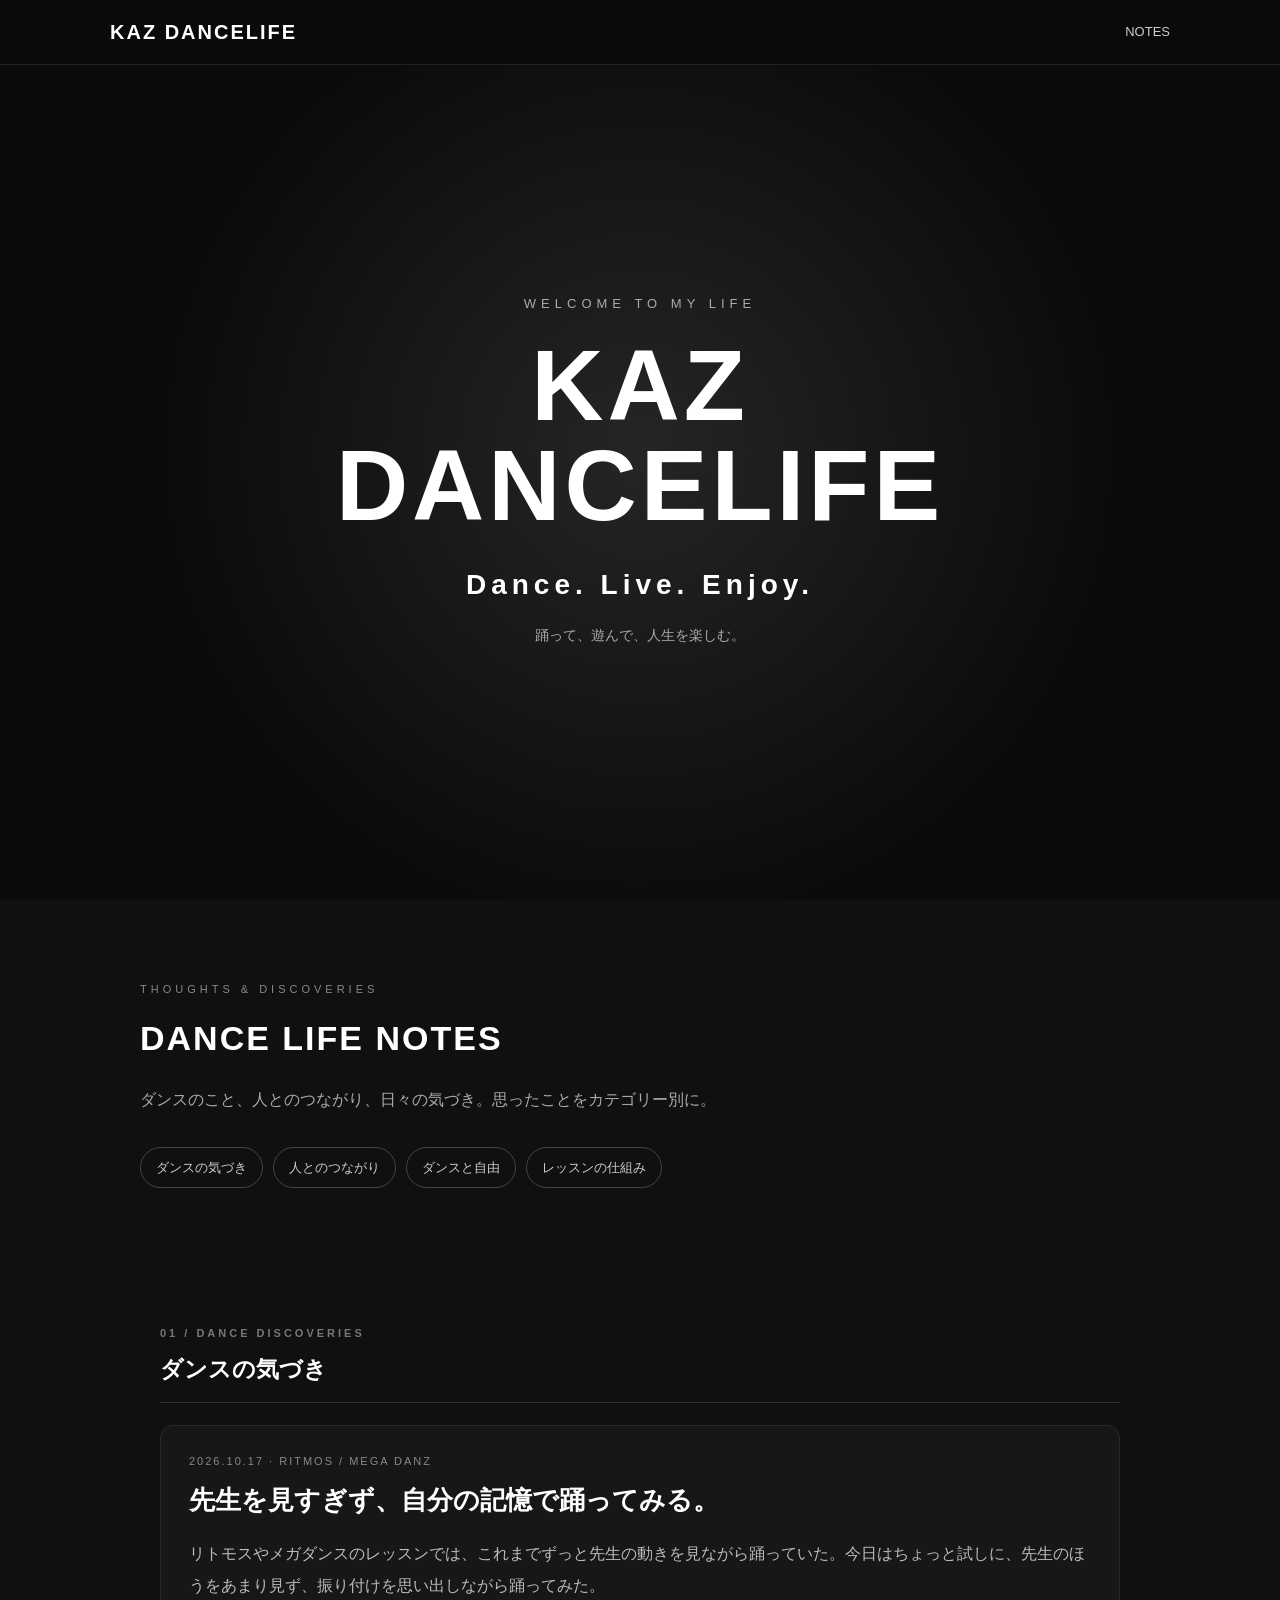
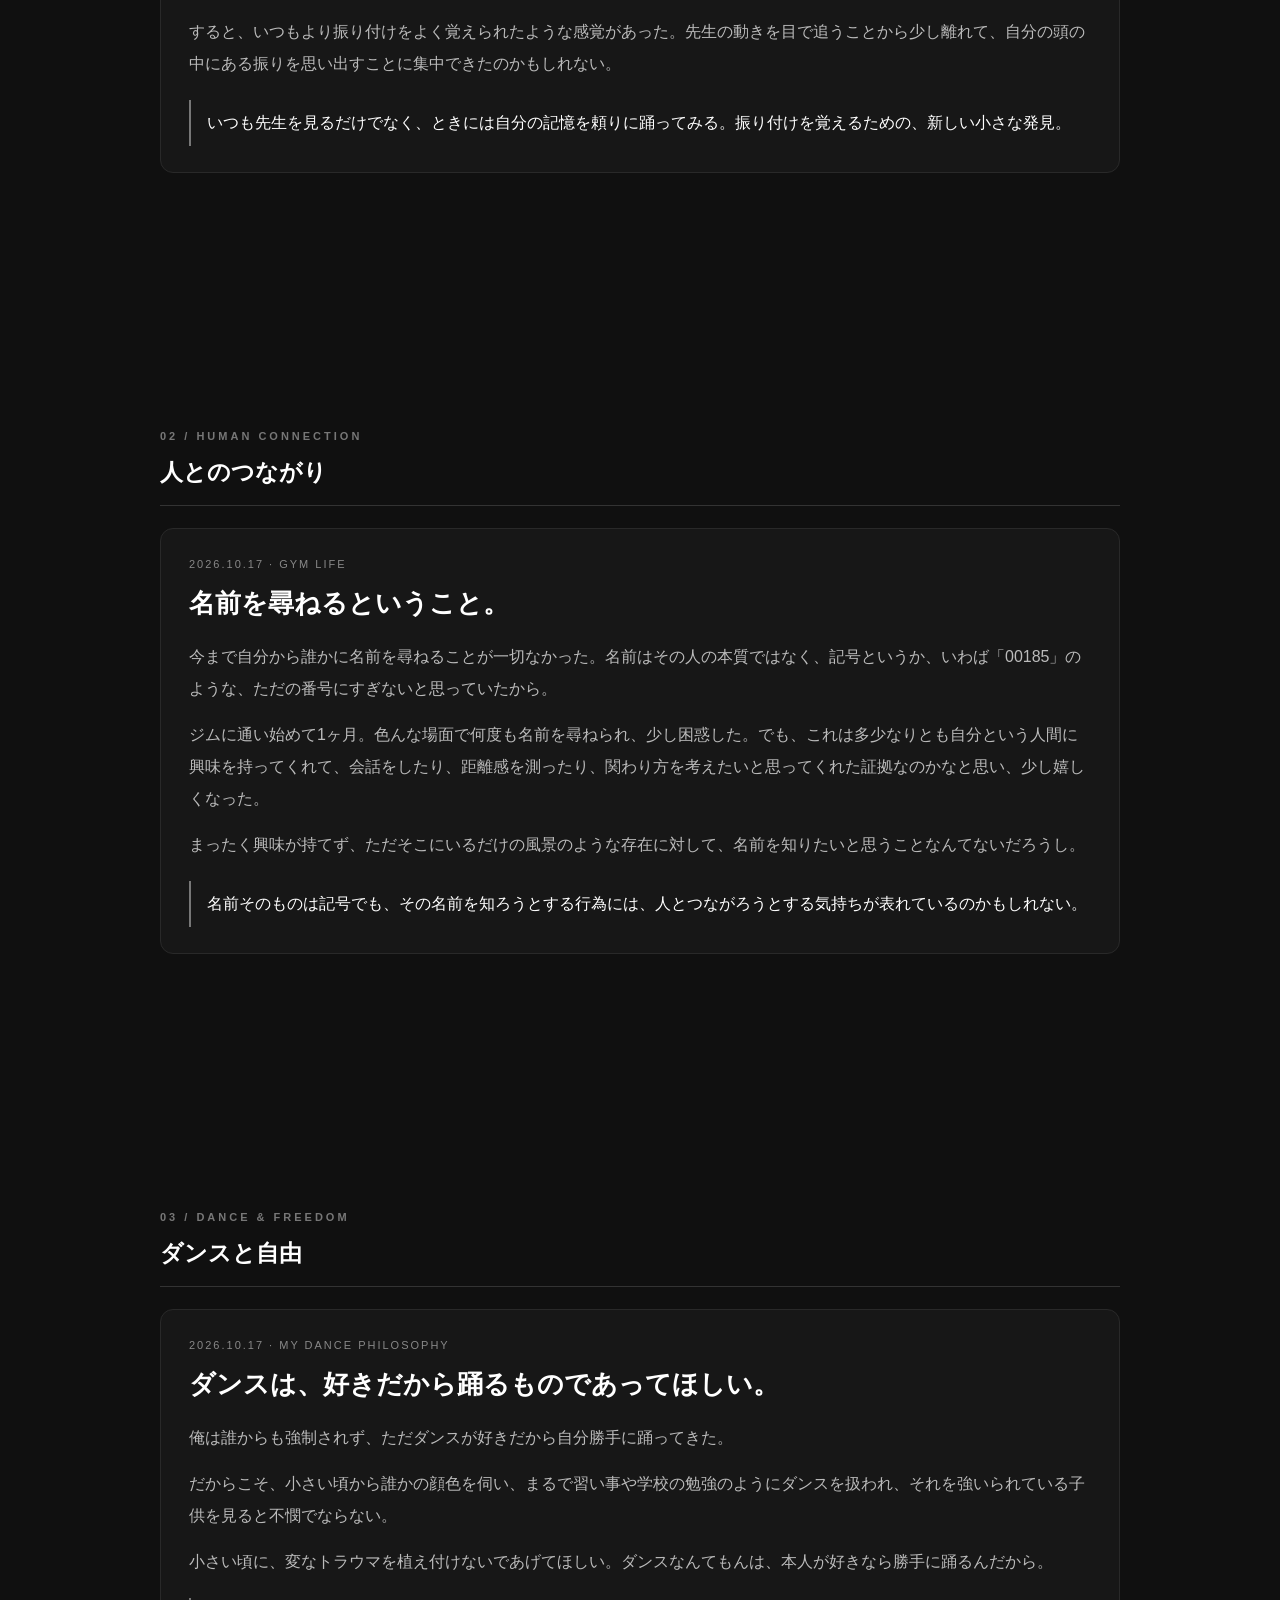
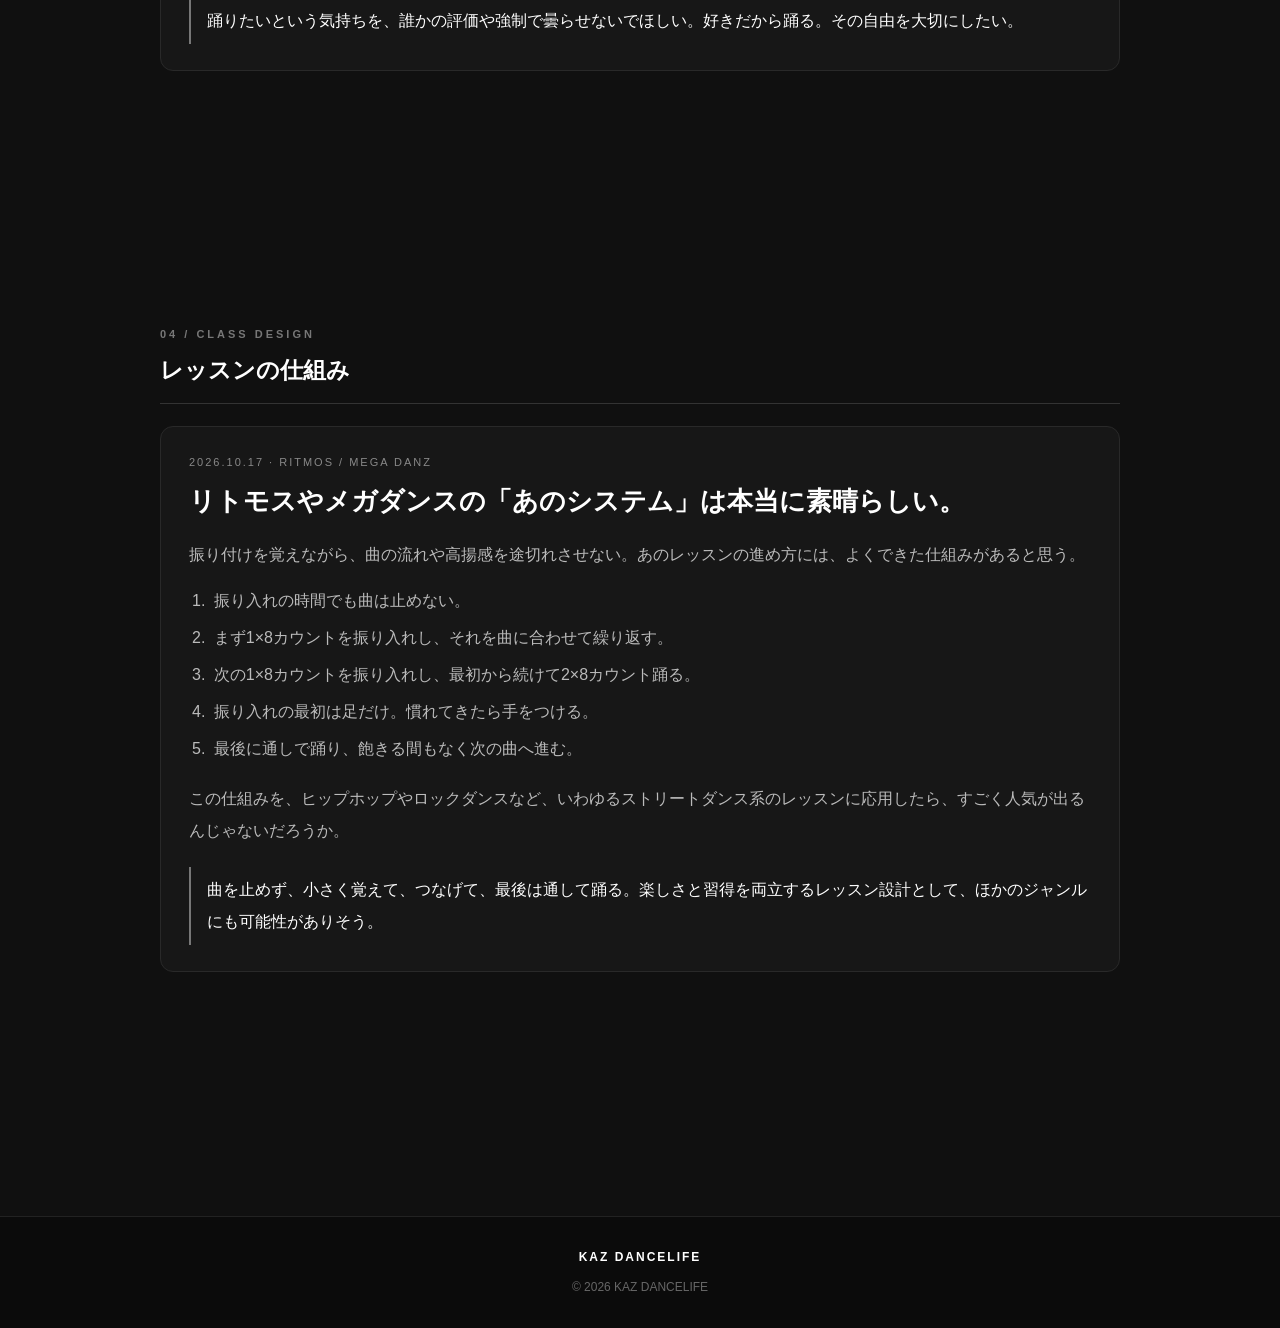
==== index.html @ 101c28e3 "Organize dance life notes by category" ====
<!DOCTYPE html>
<html lang="ja">
<head>
  <meta charset="UTF-8">
  <meta name="viewport" content="width=device-width, initial-scale=1.0">
  <title>KAZ DANCELIFE</title>
  <meta name="description" content="KAZ DANCELIFE - Dance. Live. Enjoy.">
  <link rel="stylesheet" href="style.css">
  <style>
    .notes { background:#101010; padding:80px 20px; }
    .notes-inner { max-width:1000px; margin:0 auto; }
    .notes-intro { color:#aaa; margin:-18px 0 32px; }
    .category-nav { display:flex; flex-wrap:wrap; gap:10px; margin:0 0 46px; }
    .category-nav a { border:1px solid #444; border-radius:30px; padding:8px 15px; color:#ccc; font-size:13px; transition:.2s; }
    .category-nav a:hover { background:#fff; color:#111; }
    .note-category { margin:0 0 58px; scroll-margin-top:90px; }
    .category-heading { font-size:23px; margin:0 0 22px; padding-bottom:12px; border-bottom:1px solid #333; }
    .category-heading span { color:#777; font-size:11px; letter-spacing:3px; display:block; margin-bottom:5px; }
    .note-card { background:#171717; border:1px solid #292929; border-radius:13px; padding:26px 28px; margin-bottom:16px; }
    .note-meta { color:#888; font-size:11px; letter-spacing:2px; margin-bottom:9px; }
    .note-card h3 { font-size:clamp(20px,3vw,26px); line-height:1.5; margin:0 0 18px; }
    .note-card p { color:#bbb; line-height:2; margin:0 0 14px; }
    .note-card p:last-child { margin-bottom:0; }
    .note-highlight { color:#fff !important; border-left:2px solid #777; padding:7px 0 7px 16px; margin-top:20px !important; }
    .method-list { color:#bbb; line-height:2; padding-left:1.3em; margin:12px 0 18px; }
    .method-list li { padding-left:4px; margin-bottom:5px; }
    @media(max-width:600px) {
      .notes { padding:65px 18px; }
      .note-card { padding:21px 19px; }
      .category-heading { font-size:21px; }
    }
  </style>
</head>
<body>
  <header>
    <div class="header-inner">
      <a href="#" class="logo">KAZ DANCELIFE</a>
      <nav aria-label="カテゴリー">
        <a href="#notes">NOTES</a>
      </nav>
    </div>
  </header>

  <section class="hero">
    <div class="hero-content">
      <div class="hero-small">WELCOME TO MY LIFE</div>
      <h1>KAZ<span>DANCELIFE</span></h1>
      <div class="hero-title">Dance. Live. Enjoy.</div>
      <div class="hero-jp">踊って、遊んで、人生を楽しむ。</div>
    </div>
  </section>

  <section class="notes" id="notes">
    <div class="notes-inner">
      <div class="section-label">THOUGHTS &amp; DISCOVERIES</div>
      <h2 class="section-title">DANCE LIFE NOTES</h2>
      <p class="notes-intro">ダンスのこと、人とのつながり、日々の気づき。思ったことをカテゴリー別に。</p>

      <nav class="category-nav" aria-label="ノートのカテゴリー">
        <a href="#dance">ダンスの気づき</a>
        <a href="#connection">人とのつながり</a>
        <a href="#freedom">ダンスと自由</a>
        <a href="#method">レッスンの仕組み</a>
      </nav>

      <section class="note-category" id="dance">
        <h2 class="category-heading"><span>01 / DANCE DISCOVERIES</span>ダンスの気づき</h2>
        <article class="note-card">
          <div class="note-meta">2026.10.17 · RITMOS / MEGA DANZ</div>
          <h3>先生を見すぎず、自分の記憶で踊ってみる。</h3>
          <p>リトモスやメガダンスのレッスンでは、これまでずっと先生の動きを見ながら踊っていた。今日はちょっと試しに、先生のほうをあまり見ず、振り付けを思い出しながら踊ってみた。</p>
          <p>すると、いつもより振り付けをよく覚えられたような感覚があった。先生の動きを目で追うことから少し離れて、自分の頭の中にある振りを思い出すことに集中できたのかもしれない。</p>
          <p class="note-highlight">いつも先生を見るだけでなく、ときには自分の記憶を頼りに踊ってみる。振り付けを覚えるための、新しい小さな発見。</p>
        </article>
      </section>

      <section class="note-category" id="connection">
        <h2 class="category-heading"><span>02 / HUMAN CONNECTION</span>人とのつながり</h2>
        <article class="note-card">
          <div class="note-meta">2026.10.17 · GYM LIFE</div>
          <h3>名前を尋ねるということ。</h3>
          <p>今まで自分から誰かに名前を尋ねることが一切なかった。名前はその人の本質ではなく、記号というか、いわば「00185」のような、ただの番号にすぎないと思っていたから。</p>
          <p>ジムに通い始めて1ヶ月。色んな場面で何度も名前を尋ねられ、少し困惑した。でも、これは多少なりとも自分という人間に興味を持ってくれて、会話をしたり、距離感を測ったり、関わり方を考えたいと思ってくれた証拠なのかなと思い、少し嬉しくなった。</p>
          <p>まったく興味が持てず、ただそこにいるだけの風景のような存在に対して、名前を知りたいと思うことなんてないだろうし。</p>
          <p class="note-highlight">名前そのものは記号でも、その名前を知ろうとする行為には、人とつながろうとする気持ちが表れているのかもしれない。</p>
        </article>
      </section>

      <section class="note-category" id="freedom">
        <h2 class="category-heading"><span>03 / DANCE &amp; FREEDOM</span>ダンスと自由</h2>
        <article class="note-card">
          <div class="note-meta">2026.10.17 · MY DANCE PHILOSOPHY</div>
          <h3>ダンスは、好きだから踊るものであってほしい。</h3>
          <p>俺は誰からも強制されず、ただダンスが好きだから自分勝手に踊ってきた。</p>
          <p>だからこそ、小さい頃から誰かの顔色を伺い、まるで習い事や学校の勉強のようにダンスを扱われ、それを強いられている子供を見ると不憫でならない。</p>
          <p>小さい頃に、変なトラウマを植え付けないであげてほしい。ダンスなんてもんは、本人が好きなら勝手に踊るんだから。</p>
          <p class="note-highlight">踊りたいという気持ちを、誰かの評価や強制で曇らせないでほしい。好きだから踊る。その自由を大切にしたい。</p>
        </article>
      </section>

      <section class="note-category" id="method">
        <h2 class="category-heading"><span>04 / CLASS DESIGN</span>レッスンの仕組み</h2>
        <article class="note-card">
          <div class="note-meta">2026.10.17 · RITMOS / MEGA DANZ</div>
          <h3>リトモスやメガダンスの「あのシステム」は本当に素晴らしい。</h3>
          <p>振り付けを覚えながら、曲の流れや高揚感を途切れさせない。あのレッスンの進め方には、よくできた仕組みがあると思う。</p>
          <ol class="method-list">
            <li>振り入れの時間でも曲は止めない。</li>
            <li>まず1×8カウントを振り入れし、それを曲に合わせて繰り返す。</li>
            <li>次の1×8カウントを振り入れし、最初から続けて2×8カウント踊る。</li>
            <li>振り入れの最初は足だけ。慣れてきたら手をつける。</li>
            <li>最後に通しで踊り、飽きる間もなく次の曲へ進む。</li>
          </ol>
          <p>この仕組みを、ヒップホップやロックダンスなど、いわゆるストリートダンス系のレッスンに応用したら、すごく人気が出るんじゃないだろうか。</p>
          <p class="note-highlight">曲を止めず、小さく覚えて、つなげて、最後は通して踊る。楽しさと習得を両立するレッスン設計として、ほかのジャンルにも可能性がありそう。</p>
        </article>
      </section>
    </div>
  </section>

  <footer>
    <div class="footer-logo">KAZ DANCELIFE</div>
    <p>© 2026 KAZ DANCELIFE</p>
  </footer>
</body>
</html>
---- style.css ----
/* ====================
   RESET
==================== */

* {
  box-sizing: border-box;
  margin: 0;
  padding: 0;
}

html {
  scroll-behavior: smooth;
}

body {
  font-family:
    -apple-system,
    BlinkMacSystemFont,
    "Segoe UI",
    "Noto Sans JP",
    sans-serif;

  background: #0b0b0b;
  color: #fff;
  line-height: 1.8;
}

a {
  color: inherit;
  text-decoration: none;
}


/* ====================
   HEADER
==================== */

header {
  position: fixed;
  top: 0;
  left: 0;
  width: 100%;
  z-index: 1000;

  background: rgba(11, 11, 11, 0.88);
  backdrop-filter: blur(10px);

  border-bottom: 1px solid #222;
}

.header-inner {
  max-width: 1100px;
  margin: auto;

  padding: 14px 20px;

  display: flex;
  justify-content: space-between;
  align-items: center;
}

.logo {
  font-size: 20px;
  font-weight: 800;
  letter-spacing: 2px;
}

nav {
  display: flex;
  gap: 24px;

  font-size: 13px;
  color: #ccc;
}

nav a {
  transition: 0.3s;
}

nav a:hover {
  color: #fff;
}


/* ====================
   HERO
==================== */

.hero {
  min-height: 100vh;

  display: flex;
  align-items: center;
  justify-content: center;

  text-align: center;

  padding: 100px 20px 60px;

  background:
    radial-gradient(
      circle at center,
      #252525 0%,
      #0b0b0b 60%
    );
}

.hero-content {
  max-width: 800px;
}

.hero-small {
  font-size: 13px;
  letter-spacing: 5px;
  color: #aaa;

  margin-bottom: 20px;
}

.hero h1 {
  font-size: clamp(44px, 12vw, 100px);
  line-height: 1;

  letter-spacing: 4px;
  font-weight: 900;
}

.hero h1 span {
  display: block;
}

.hero-title {
  margin-top: 25px;

  font-size: clamp(18px, 4vw, 28px);

  letter-spacing: 5px;
  font-weight: 600;
}

.hero-jp {
  margin-top: 12px;

  color: #aaa;
  font-size: 14px;
}

.hero-button {
  display: inline-block;

  margin-top: 35px;
  padding: 13px 30px;

  border: 1px solid #fff;
  border-radius: 30px;

  font-size: 13px;

  transition: 0.3s;
}

.hero-button:hover {
  background: #fff;
  color: #000;
}


/* ====================
   COMMON
==================== */

section {
  padding: 90px 20px;
}

.container {
  max-width: 1000px;
  margin: auto;
}

.section-label {
  font-size: 11px;
  letter-spacing: 4px;

  color: #888;

  margin-bottom: 8px;
}

.section-title {
  font-size: 34px;

  margin-bottom: 35px;

  letter-spacing: 2px;
}


/* ====================
   PROFILE
==================== */

.profile {
  background: #111;
}

.profile-box {
  display: grid;

  grid-template-columns: 220px 1fr;

  gap: 45px;

  align-items: center;
}


/* PROFILE IMAGE */

.profile-image {
  width: 220px;
  height: 220px;

  border-radius: 50%;

  overflow: hidden;

  border: 1px solid #333;

  background: #222;
}

.profile-image img {
  width: 100%;
  height: 100%;

  object-fit: cover;

  display: block;
}


/* PROFILE TEXT */

.profile-text h3 {
  font-size: 25px;

  margin-bottom: 15px;
}

.profile-text p {
  color: #bbb;
}

.profile-text strong {
  color: #fff;
}


/* ====================
   DANCE SCHEDULE
==================== */

.schedule {
  background: #0b0b0b;
}

.schedule-list {
  max-width: 750px;

  margin: 0 auto;
}

.schedule-item {
  display: flex;
  align-items: center;

  background: #151515;

  border: 1px solid #252525;

  border-radius: 12px;

  margin-bottom: 15px;

  overflow: hidden;

  transition: 0.3s;
}

.schedule-item:hover {
  transform: translateY(-3px);

  border-color: #555;
}


/* DATE */

.schedule-date {
  width: 120px;
  min-width: 120px;

  padding: 20px;

  text-align: center;

  background: #191919;

  border-right: 1px solid #292929;
}

.schedule-date .month {
  display: block;

  font-size: 12px;

  letter-spacing: 3px;

  color: #888;
}

.schedule-date .day {
  display: block;

  font-size: 42px;

  font-weight: 800;

  line-height: 1.1;
}

.schedule-date .year {
  display: block;

  font-size: 11px;

  color: #777;
}


/* SCHEDULE INFO */

.schedule-info {
  padding: 20px 25px;
}

.schedule-time {
  font-size: 13px;

  color: #aaa;

  margin-bottom: 5px;
}

.schedule-info h3 {
  font-size: 21px;

  margin-bottom: 3px;
}

.schedule-info p {
  color: #888;

  font-size: 13px;
}


/* ====================
   CARDS
==================== */

.cards {
  display: grid;

  grid-template-columns:
    repeat(3, 1fr);

  gap: 18px;
}

.card {
  min-height: 220px;

  padding: 28px;

  background: #151515;

  border: 1px solid #252525;

  border-radius: 12px;

  transition: 0.3s;

  display: flex;

  flex-direction: column;

  justify-content: flex-end;
}

.card:hover {
  transform: translateY(-5px);

  border-color: #555;
}

.card-icon {
  font-size: 38px;

  margin-bottom: auto;
}

.card h3 {
  font-size: 21px;

  margin-bottom: 6px;
}

.card p {
  color: #999;

  font-size: 13px;
}


/* ====================
   INSTAGRAM VIDEO
==================== */

.dance-video {
  max-width: 540px;

  margin: 0 auto 40px;
}


/* ====================
   LIFE
==================== */

.life {
  background: #111;
}

.life-text {
  max-width: 700px;

  color: #bbb;

  font-size: 16px;
}

.life-text strong {
  color: #fff;
}


/* ====================
   MESSAGE
==================== */

.message {
  text-align: center;

  padding: 110px 20px;
}

.message h2 {
  font-size: clamp(28px, 7vw, 50px);

  letter-spacing: 3px;

  margin-bottom: 15px;
}

.message p {
  color: #999;
}


/* ====================
   FOOTER
==================== */

footer {
  border-top: 1px solid #222;

  padding: 30px 20px;

  text-align: center;

  color: #666;

  font-size: 12px;
}

.footer-logo {
  color: #fff;

  font-weight: 700;

  letter-spacing: 2px;

  margin-bottom: 8px;
}


/* ====================
   MOBILE
==================== */

@media (max-width: 700px) {

  /* HEADER */

  .header-inner {
    padding: 12px 15px;
  }

  .logo {
    font-size: 16px;
  }

  nav {
    gap: 12px;

    font-size: 10px;
  }


  /* HERO */

  .hero {
    min-height: 90vh;

    padding-left: 15px;
    padding-right: 15px;
  }

  .hero h1 {
    letter-spacing: 2px;
  }

  .hero-title {
    letter-spacing: 3px;
  }


  /* SECTION */

  section {
    padding: 70px 18px;
  }

  .section-title {
    font-size: 28px;
  }


  /* PROFILE */

  .profile-box {
    grid-template-columns: 1fr;

    text-align: center;
  }

  .profile-image {
    width: 150px;
    height: 150px;

    margin: auto;
  }


  /* SCHEDULE */

  .schedule-item {
    align-items: stretch;
  }

  .schedule-date {
    width: 90px;
    min-width: 90px;

    padding: 15px 10px;

    display: flex;

    flex-direction: column;

    justify-content: center;
  }

  .schedule-date .day {
    font-size: 34px;
  }

  .schedule-info {
    padding: 15px;
  }

  .schedule-time {
    font-size: 12px;
  }

  .schedule-info h3 {
    font-size: 18px;
  }


  /* CARDS */

  .cards {
    grid-template-columns: 1fr;
  }

  .card {
    min-height: 180px;
  }


  /* INSTAGRAM */

  .dance-video {
    width: 100%;
    margin-bottom: 30px;
  }


  /* MESSAGE */

  .message {
    padding: 90px 20px;
  }

}
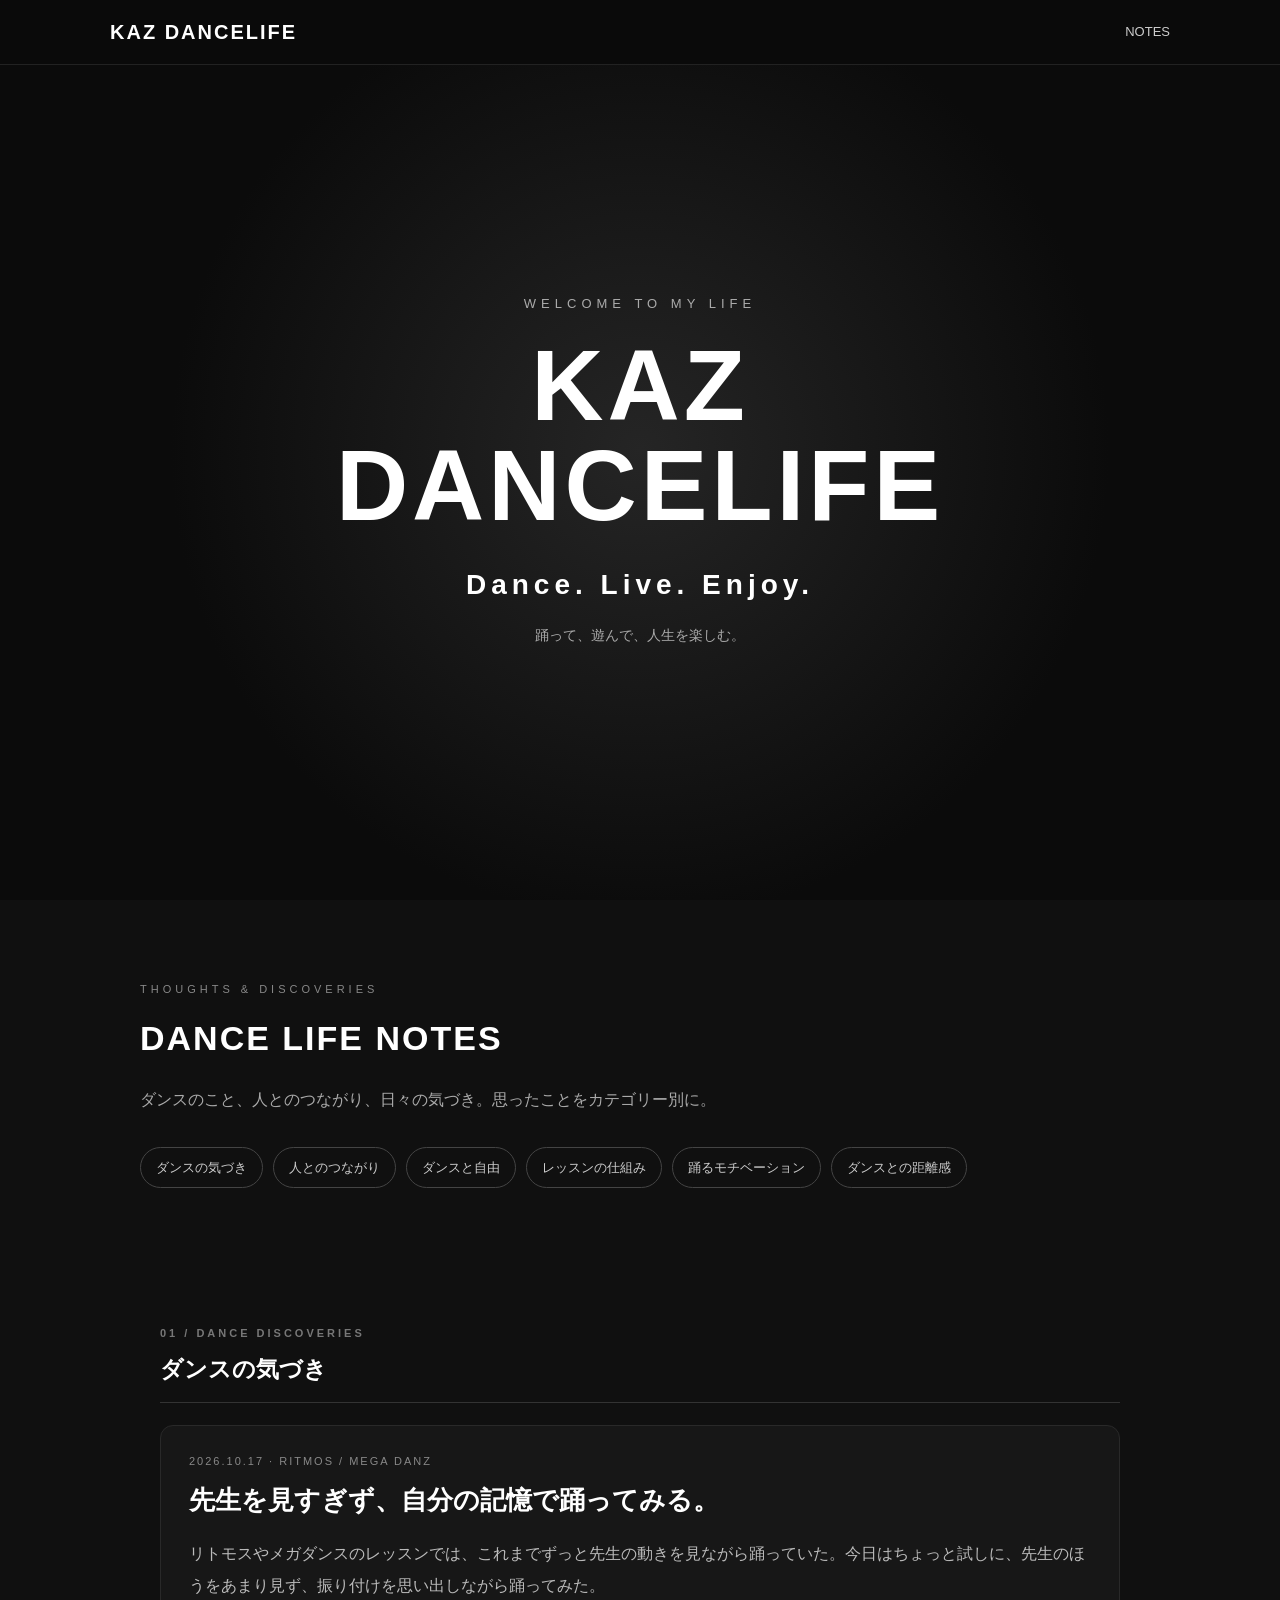
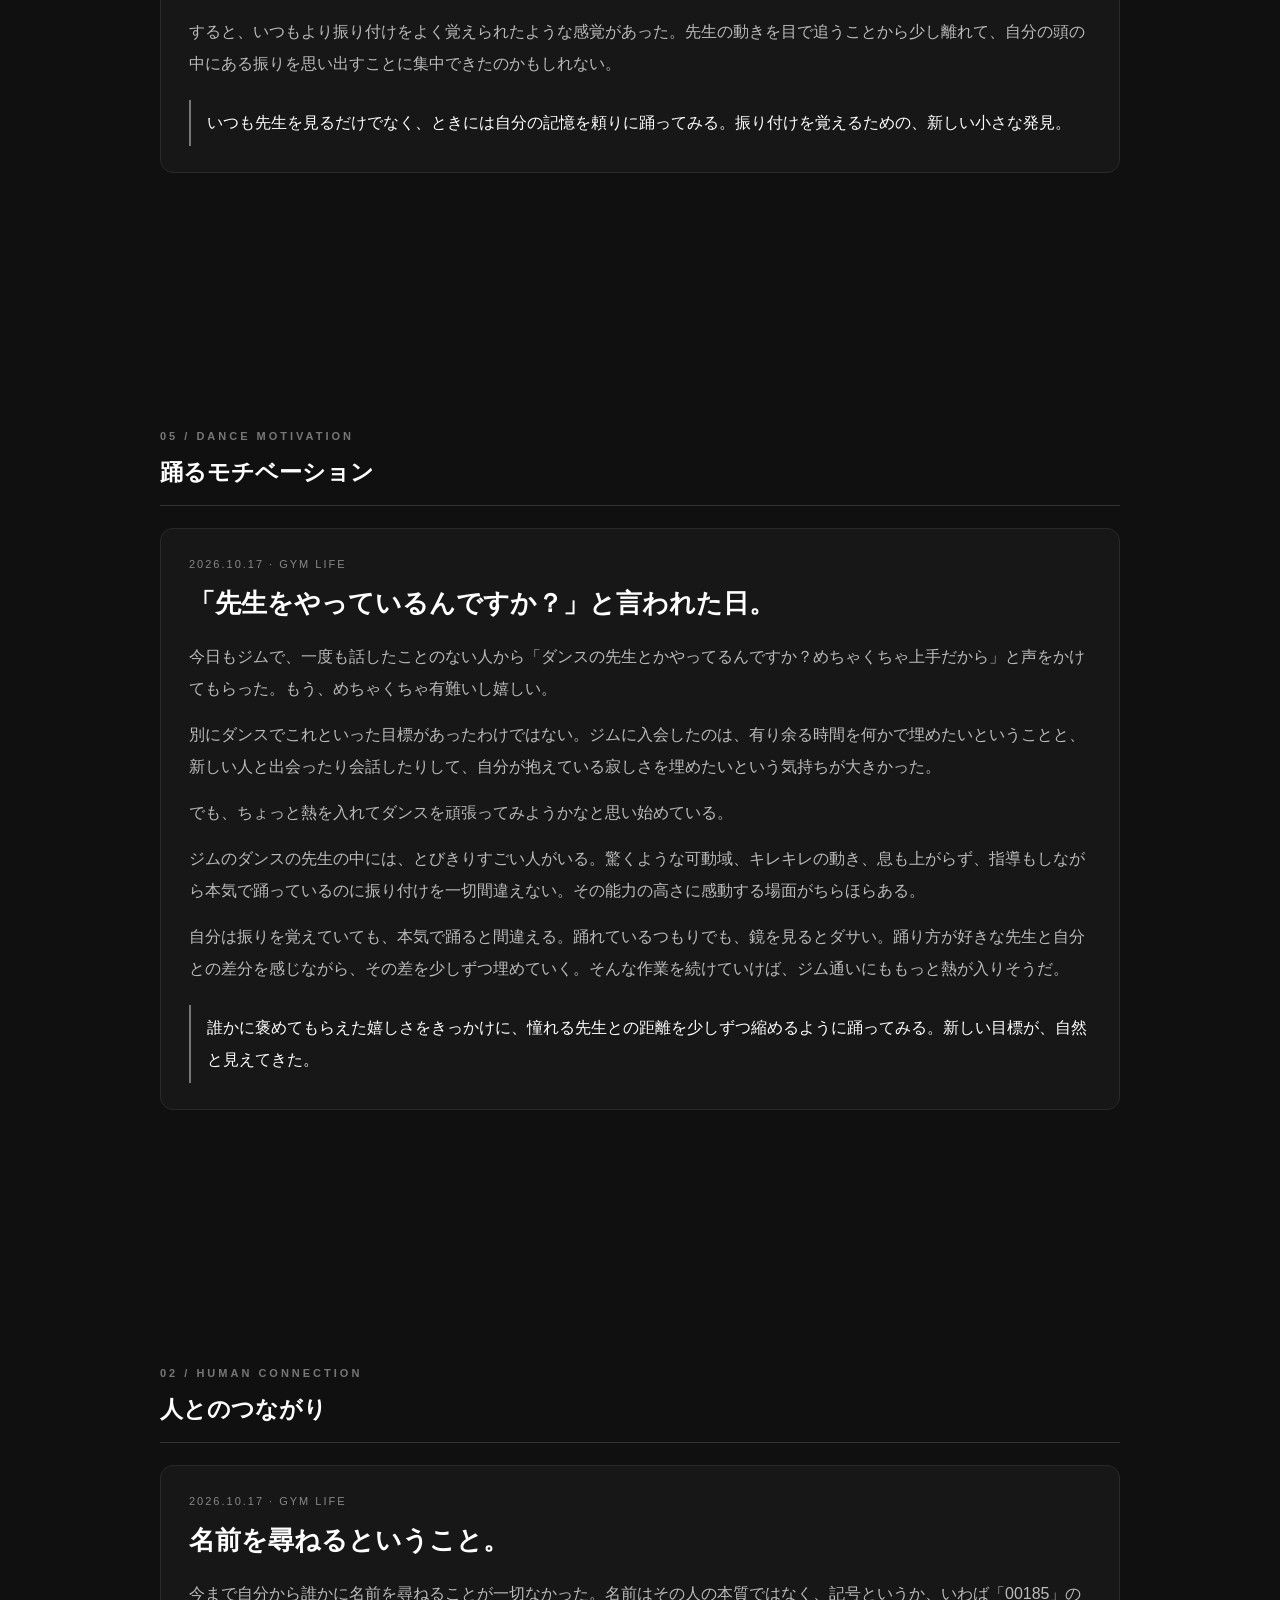
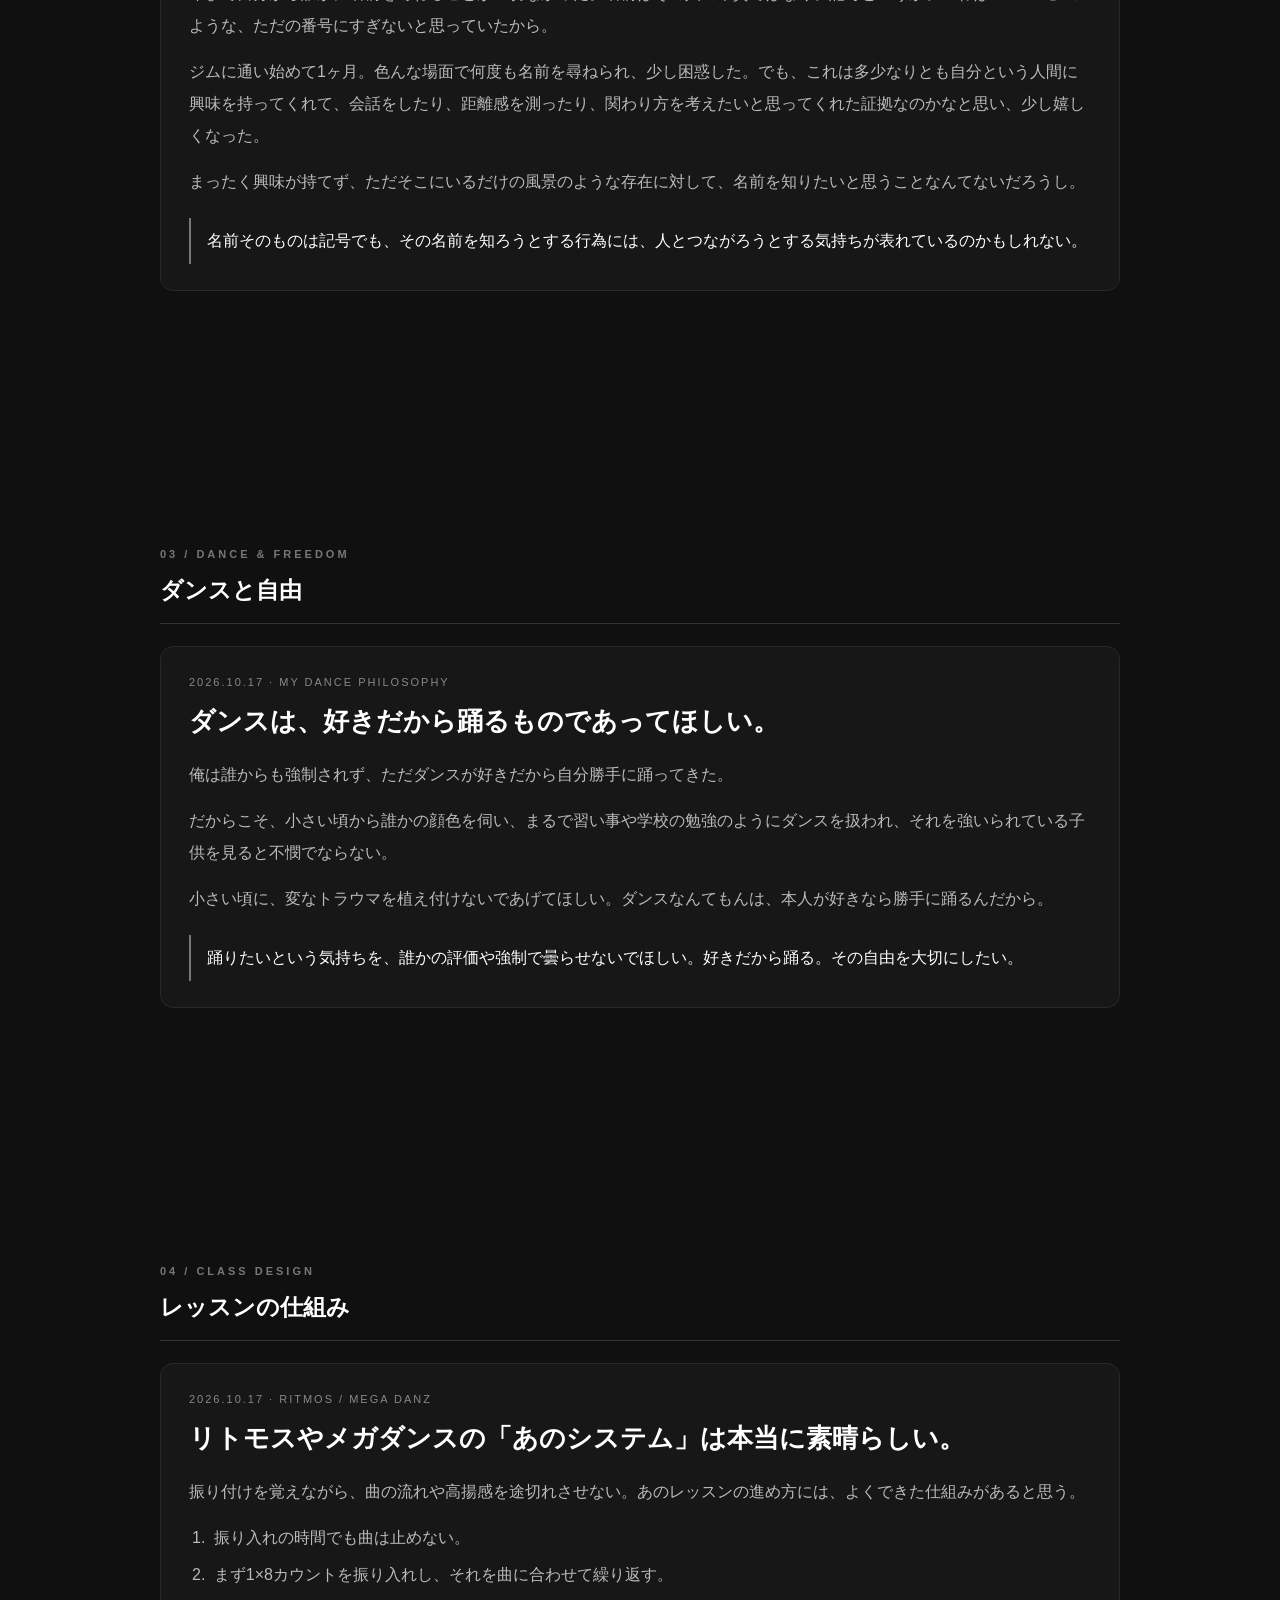
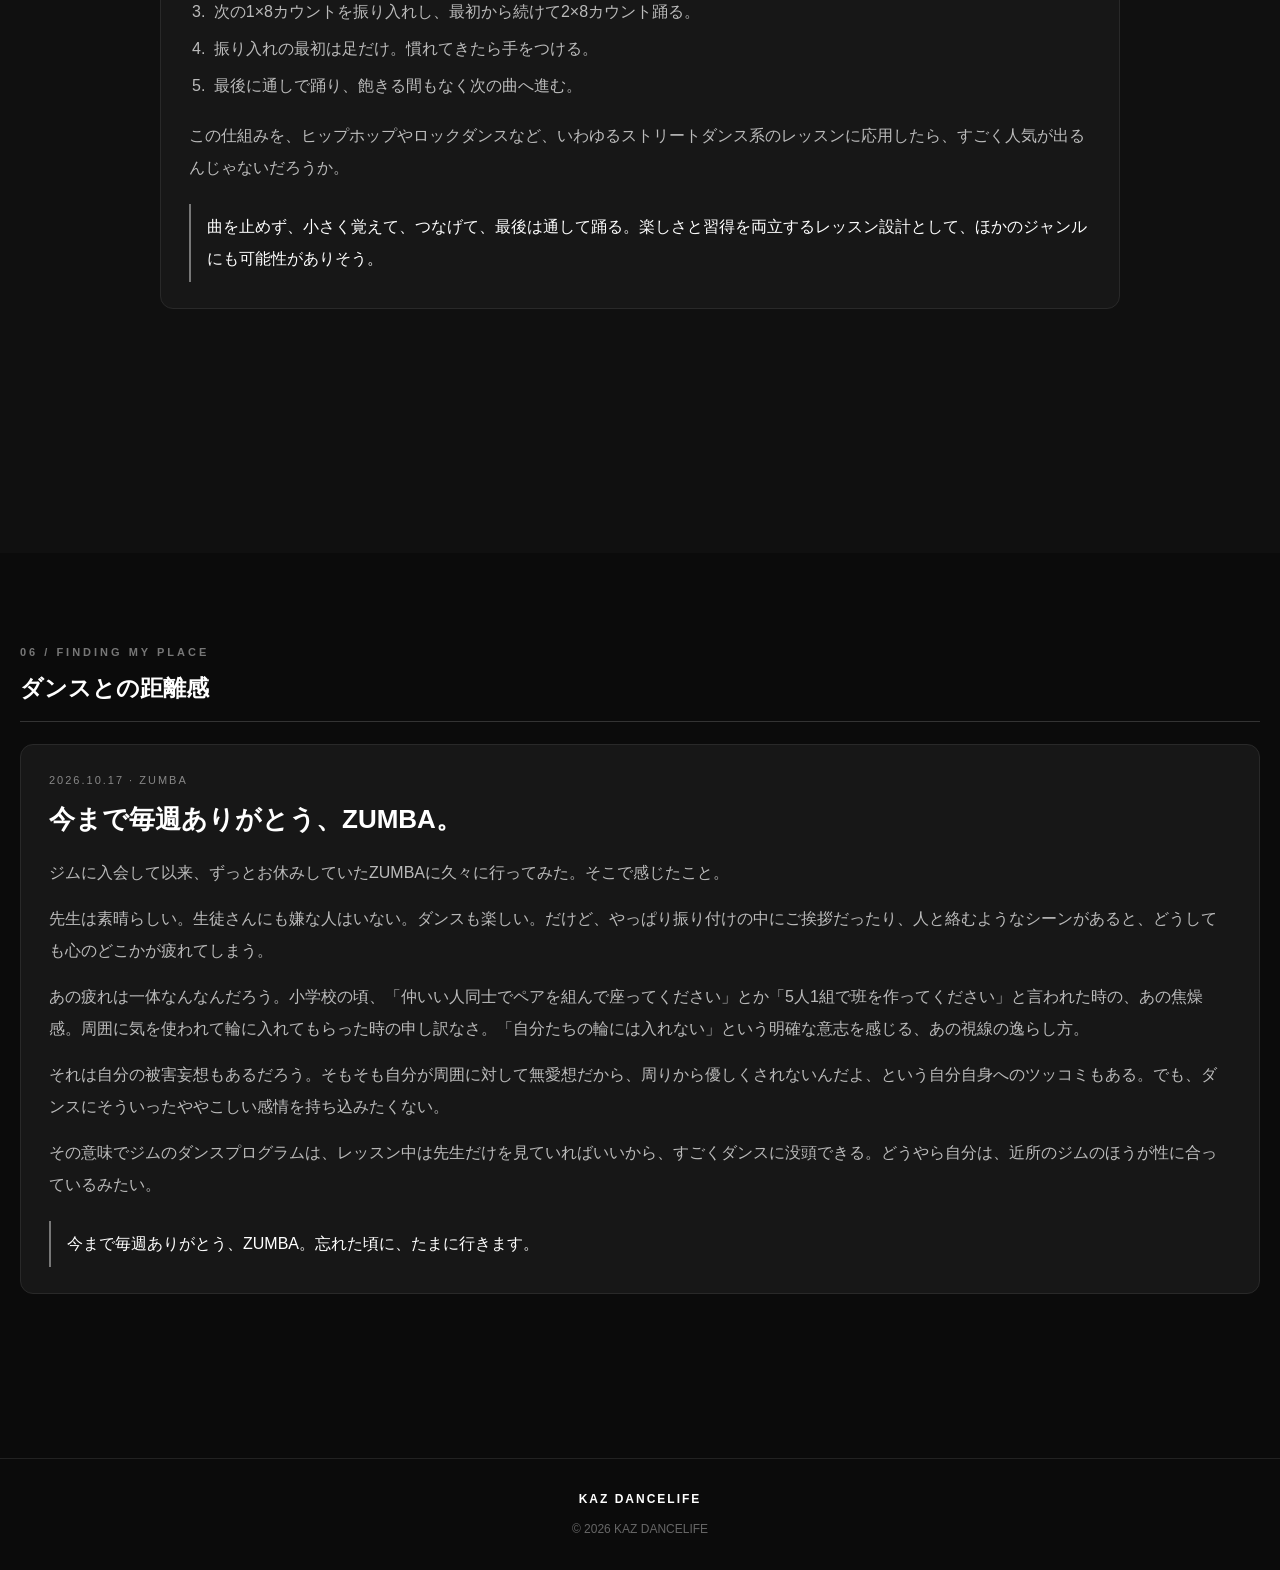
==== commit 777ffc77: "Add reflections on Zumba and dance motivation" ====
--- a/index.html
+++ b/index.html
@@ -61,6 +61,8 @@
         <a href="#connection">人とのつながり</a>
         <a href="#freedom">ダンスと自由</a>
         <a href="#method">レッスンの仕組み</a>
+        <a href="#motivation">踊るモチベーション</a>
+        <a href="#zumba">ダンスとの距離感</a>
       </nav>
 
       <section class="note-category" id="dance">
@@ -71,6 +73,20 @@
           <p>リトモスやメガダンスのレッスンでは、これまでずっと先生の動きを見ながら踊っていた。今日はちょっと試しに、先生のほうをあまり見ず、振り付けを思い出しながら踊ってみた。</p>
           <p>すると、いつもより振り付けをよく覚えられたような感覚があった。先生の動きを目で追うことから少し離れて、自分の頭の中にある振りを思い出すことに集中できたのかもしれない。</p>
           <p class="note-highlight">いつも先生を見るだけでなく、ときには自分の記憶を頼りに踊ってみる。振り付けを覚えるための、新しい小さな発見。</p>
+        </article>
+      </section>
+
+      <section class="note-category" id="motivation">
+        <h2 class="category-heading"><span>05 / DANCE MOTIVATION</span>踊るモチベーション</h2>
+        <article class="note-card">
+          <div class="note-meta">2026.10.17 · GYM LIFE</div>
+          <h3>「先生をやっているんですか？」と言われた日。</h3>
+          <p>今日もジムで、一度も話したことのない人から「ダンスの先生とかやってるんですか？めちゃくちゃ上手だから」と声をかけてもらった。もう、めちゃくちゃ有難いし嬉しい。</p>
+          <p>別にダンスでこれといった目標があったわけではない。ジムに入会したのは、有り余る時間を何かで埋めたいということと、新しい人と出会ったり会話したりして、自分が抱えている寂しさを埋めたいという気持ちが大きかった。</p>
+          <p>でも、ちょっと熱を入れてダンスを頑張ってみようかなと思い始めている。</p>
+          <p>ジムのダンスの先生の中には、とびきりすごい人がいる。驚くような可動域、キレキレの動き、息も上がらず、指導もしながら本気で踊っているのに振り付けを一切間違えない。その能力の高さに感動する場面がちらほらある。</p>
+          <p>自分は振りを覚えていても、本気で踊ると間違える。踊れているつもりでも、鏡を見るとダサい。踊り方が好きな先生と自分との差分を感じながら、その差を少しずつ埋めていく。そんな作業を続けていけば、ジム通いにももっと熱が入りそうだ。</p>
+          <p class="note-highlight">誰かに褒めてもらえた嬉しさをきっかけに、憧れる先生との距離を少しずつ縮めるように踊ってみる。新しい目標が、自然と見えてきた。</p>
         </article>
       </section>
 
@@ -118,6 +134,20 @@
     </div>
   </section>
 
+      <section class="note-category" id="zumba">
+        <h2 class="category-heading"><span>06 / FINDING MY PLACE</span>ダンスとの距離感</h2>
+        <article class="note-card">
+          <div class="note-meta">2026.10.17 · ZUMBA</div>
+          <h3>今まで毎週ありがとう、ZUMBA。</h3>
+          <p>ジムに入会して以来、ずっとお休みしていたZUMBAに久々に行ってみた。そこで感じたこと。</p>
+          <p>先生は素晴らしい。生徒さんにも嫌な人はいない。ダンスも楽しい。だけど、やっぱり振り付けの中にご挨拶だったり、人と絡むようなシーンがあると、どうしても心のどこかが疲れてしまう。</p>
+          <p>あの疲れは一体なんなんだろう。小学校の頃、「仲いい人同士でペアを組んで座ってください」とか「5人1組で班を作ってください」と言われた時の、あの焦燥感。周囲に気を使われて輪に入れてもらった時の申し訳なさ。「自分たちの輪には入れない」という明確な意志を感じる、あの視線の逸らし方。</p>
+          <p>それは自分の被害妄想もあるだろう。そもそも自分が周囲に対して無愛想だから、周りから優しくされないんだよ、という自分自身へのツッコミもある。でも、ダンスにそういったややこしい感情を持ち込みたくない。</p>
+          <p>その意味でジムのダンスプログラムは、レッスン中は先生だけを見ていればいいから、すごくダンスに没頭できる。どうやら自分は、近所のジムのほうが性に合っているみたい。</p>
+          <p class="note-highlight">今まで毎週ありがとう、ZUMBA。忘れた頃に、たまに行きます。</p>
+        </article>
+      </section>
+
   <footer>
     <div class="footer-logo">KAZ DANCELIFE</div>
     <p>© 2026 KAZ DANCELIFE</p>
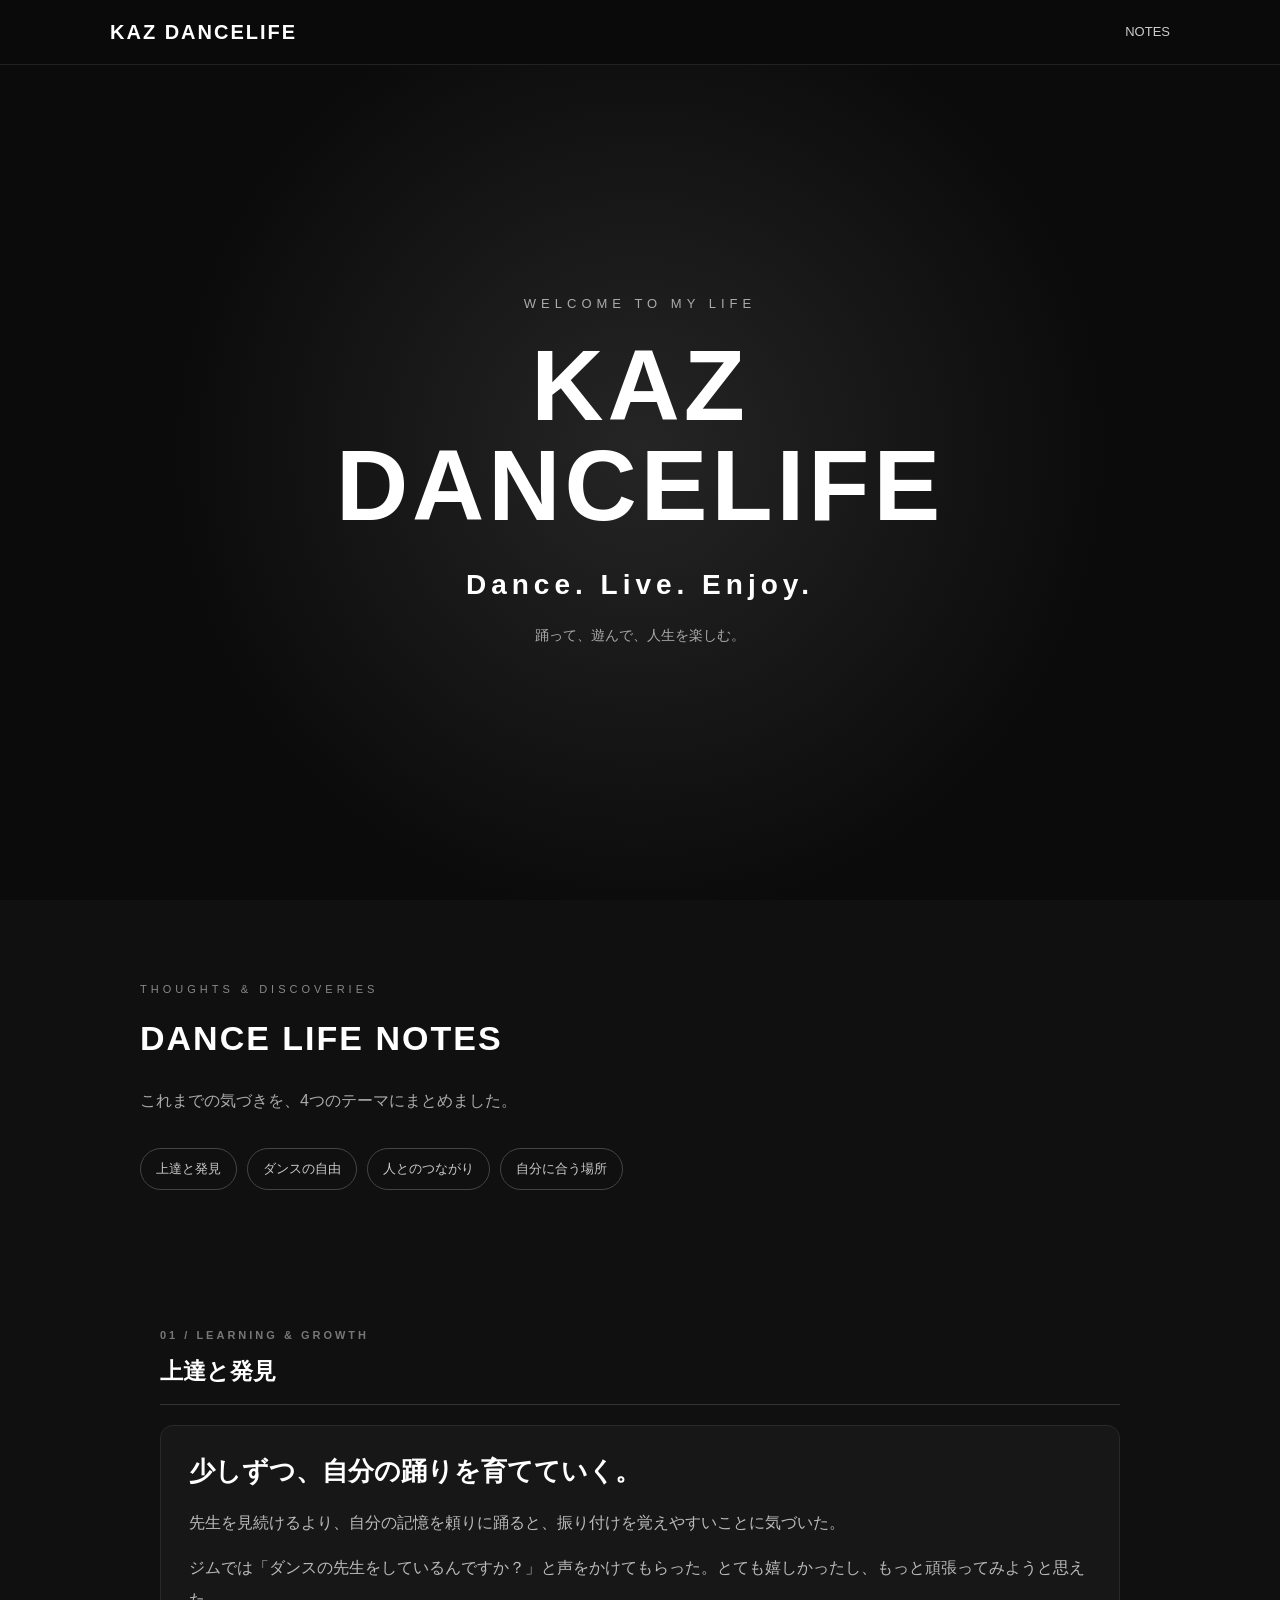
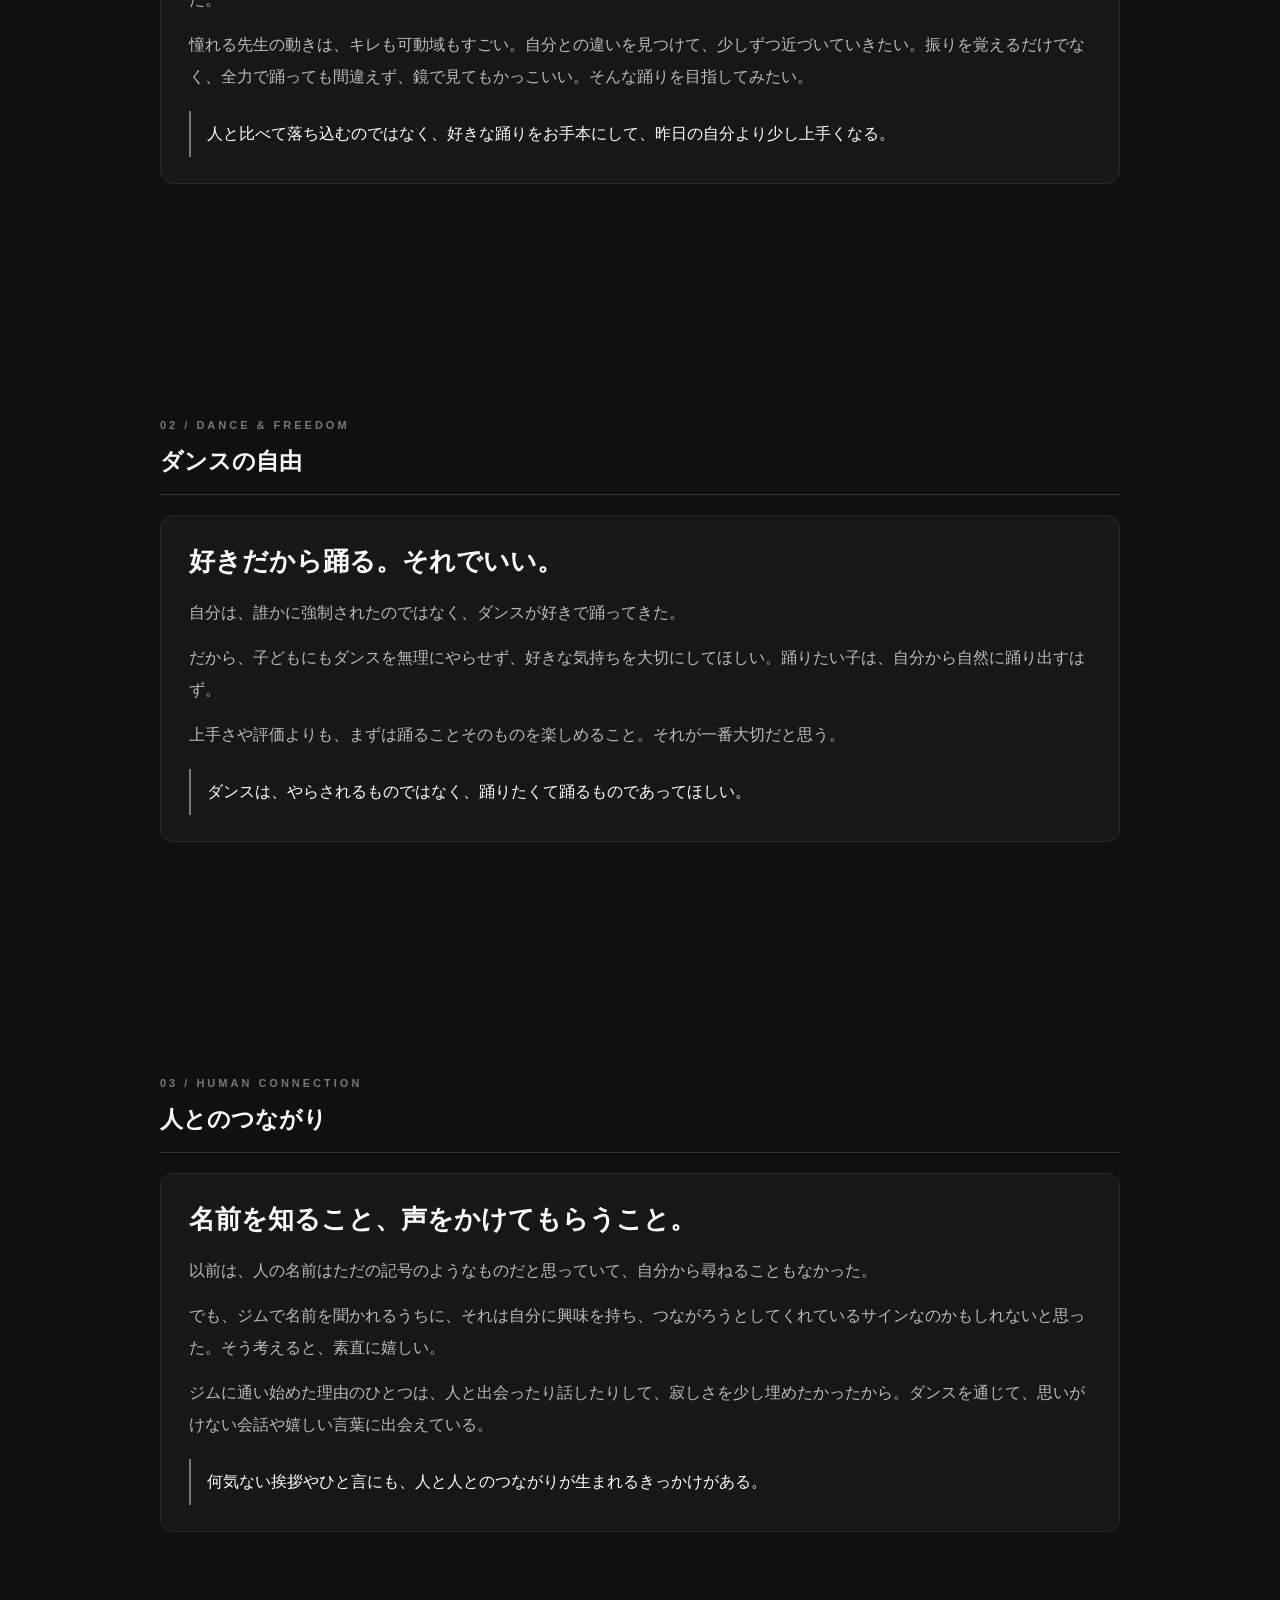
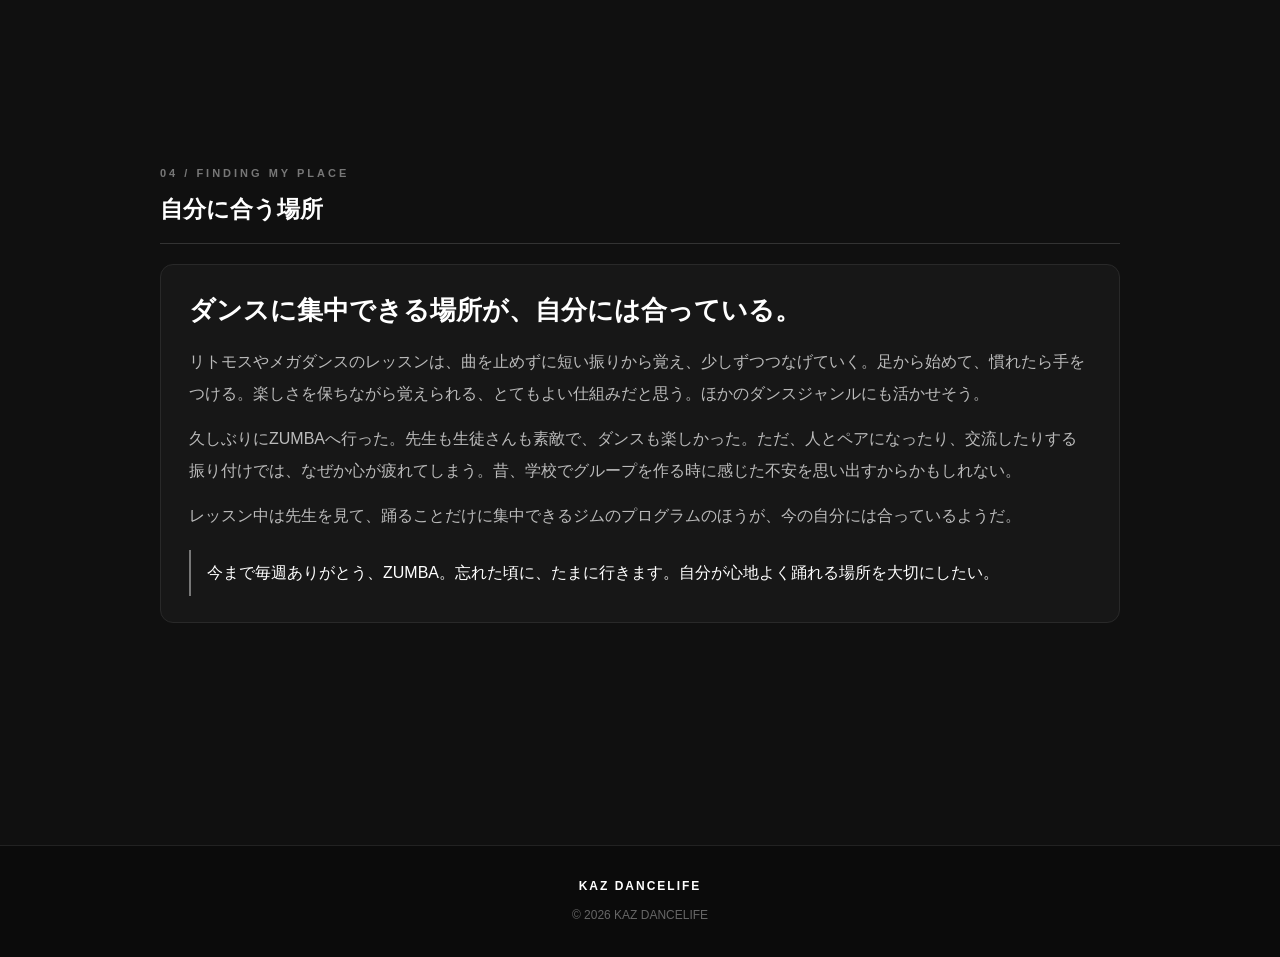
==== commit e718edf2: "Summarize dance reflections into four themes" ====
--- a/index.html
+++ b/index.html
@@ -9,21 +9,18 @@
   <style>
     .notes { background:#101010; padding:80px 20px; }
     .notes-inner { max-width:1000px; margin:0 auto; }
-    .notes-intro { color:#aaa; margin:-18px 0 32px; }
+    .notes-intro { color:#aaa; margin:-18px 0 32px; line-height:1.9; }
     .category-nav { display:flex; flex-wrap:wrap; gap:10px; margin:0 0 46px; }
     .category-nav a { border:1px solid #444; border-radius:30px; padding:8px 15px; color:#ccc; font-size:13px; transition:.2s; }
     .category-nav a:hover { background:#fff; color:#111; }
-    .note-category { margin:0 0 58px; scroll-margin-top:90px; }
-    .category-heading { font-size:23px; margin:0 0 22px; padding-bottom:12px; border-bottom:1px solid #333; }
+    .note-category { margin:0 0 52px; scroll-margin-top:90px; }
+    .category-heading { font-size:23px; margin:0 0 20px; padding-bottom:12px; border-bottom:1px solid #333; }
     .category-heading span { color:#777; font-size:11px; letter-spacing:3px; display:block; margin-bottom:5px; }
-    .note-card { background:#171717; border:1px solid #292929; border-radius:13px; padding:26px 28px; margin-bottom:16px; }
-    .note-meta { color:#888; font-size:11px; letter-spacing:2px; margin-bottom:9px; }
-    .note-card h3 { font-size:clamp(20px,3vw,26px); line-height:1.5; margin:0 0 18px; }
-    .note-card p { color:#bbb; line-height:2; margin:0 0 14px; }
+    .note-card { background:#171717; border:1px solid #292929; border-radius:13px; padding:26px 28px; }
+    .note-card h3 { font-size:clamp(20px,3vw,26px); line-height:1.5; margin:0 0 16px; }
+    .note-card p { color:#bbb; line-height:2; margin:0 0 13px; }
     .note-card p:last-child { margin-bottom:0; }
-    .note-highlight { color:#fff !important; border-left:2px solid #777; padding:7px 0 7px 16px; margin-top:20px !important; }
-    .method-list { color:#bbb; line-height:2; padding-left:1.3em; margin:12px 0 18px; }
-    .method-list li { padding-left:4px; margin-bottom:5px; }
+    .note-highlight { color:#fff !important; border-left:2px solid #777; padding:7px 0 7px 16px; margin-top:18px !important; }
     @media(max-width:600px) {
       .notes { padding:65px 18px; }
       .note-card { padding:21px 19px; }
@@ -54,99 +51,60 @@
     <div class="notes-inner">
       <div class="section-label">THOUGHTS &amp; DISCOVERIES</div>
       <h2 class="section-title">DANCE LIFE NOTES</h2>
-      <p class="notes-intro">ダンスのこと、人とのつながり、日々の気づき。思ったことをカテゴリー別に。</p>
+      <p class="notes-intro">これまでの気づきを、4つのテーマにまとめました。</p>
 
       <nav class="category-nav" aria-label="ノートのカテゴリー">
-        <a href="#dance">ダンスの気づき</a>
-        <a href="#connection">人とのつながり</a>
-        <a href="#freedom">ダンスと自由</a>
-        <a href="#method">レッスンの仕組み</a>
-        <a href="#motivation">踊るモチベーション</a>
-        <a href="#zumba">ダンスとの距離感</a>
+        <a href="#growth">上達と発見</a>
+        <a href="#freedom">ダンスの自由</a>
+        <a href="#people">人とのつながり</a>
+        <a href="#style">自分に合う場所</a>
       </nav>
 
-      <section class="note-category" id="dance">
-        <h2 class="category-heading"><span>01 / DANCE DISCOVERIES</span>ダンスの気づき</h2>
+      <section class="note-category" id="growth">
+        <h2 class="category-heading"><span>01 / LEARNING &amp; GROWTH</span>上達と発見</h2>
         <article class="note-card">
-          <div class="note-meta">2026.10.17 · RITMOS / MEGA DANZ</div>
-          <h3>先生を見すぎず、自分の記憶で踊ってみる。</h3>
-          <p>リトモスやメガダンスのレッスンでは、これまでずっと先生の動きを見ながら踊っていた。今日はちょっと試しに、先生のほうをあまり見ず、振り付けを思い出しながら踊ってみた。</p>
-          <p>すると、いつもより振り付けをよく覚えられたような感覚があった。先生の動きを目で追うことから少し離れて、自分の頭の中にある振りを思い出すことに集中できたのかもしれない。</p>
-          <p class="note-highlight">いつも先生を見るだけでなく、ときには自分の記憶を頼りに踊ってみる。振り付けを覚えるための、新しい小さな発見。</p>
-        </article>
-      </section>
-
-      <section class="note-category" id="motivation">
-        <h2 class="category-heading"><span>05 / DANCE MOTIVATION</span>踊るモチベーション</h2>
-        <article class="note-card">
-          <div class="note-meta">2026.10.17 · GYM LIFE</div>
-          <h3>「先生をやっているんですか？」と言われた日。</h3>
-          <p>今日もジムで、一度も話したことのない人から「ダンスの先生とかやってるんですか？めちゃくちゃ上手だから」と声をかけてもらった。もう、めちゃくちゃ有難いし嬉しい。</p>
-          <p>別にダンスでこれといった目標があったわけではない。ジムに入会したのは、有り余る時間を何かで埋めたいということと、新しい人と出会ったり会話したりして、自分が抱えている寂しさを埋めたいという気持ちが大きかった。</p>
-          <p>でも、ちょっと熱を入れてダンスを頑張ってみようかなと思い始めている。</p>
-          <p>ジムのダンスの先生の中には、とびきりすごい人がいる。驚くような可動域、キレキレの動き、息も上がらず、指導もしながら本気で踊っているのに振り付けを一切間違えない。その能力の高さに感動する場面がちらほらある。</p>
-          <p>自分は振りを覚えていても、本気で踊ると間違える。踊れているつもりでも、鏡を見るとダサい。踊り方が好きな先生と自分との差分を感じながら、その差を少しずつ埋めていく。そんな作業を続けていけば、ジム通いにももっと熱が入りそうだ。</p>
-          <p class="note-highlight">誰かに褒めてもらえた嬉しさをきっかけに、憧れる先生との距離を少しずつ縮めるように踊ってみる。新しい目標が、自然と見えてきた。</p>
-        </article>
-      </section>
-
-      <section class="note-category" id="connection">
-        <h2 class="category-heading"><span>02 / HUMAN CONNECTION</span>人とのつながり</h2>
-        <article class="note-card">
-          <div class="note-meta">2026.10.17 · GYM LIFE</div>
-          <h3>名前を尋ねるということ。</h3>
-          <p>今まで自分から誰かに名前を尋ねることが一切なかった。名前はその人の本質ではなく、記号というか、いわば「00185」のような、ただの番号にすぎないと思っていたから。</p>
-          <p>ジムに通い始めて1ヶ月。色んな場面で何度も名前を尋ねられ、少し困惑した。でも、これは多少なりとも自分という人間に興味を持ってくれて、会話をしたり、距離感を測ったり、関わり方を考えたいと思ってくれた証拠なのかなと思い、少し嬉しくなった。</p>
-          <p>まったく興味が持てず、ただそこにいるだけの風景のような存在に対して、名前を知りたいと思うことなんてないだろうし。</p>
-          <p class="note-highlight">名前そのものは記号でも、その名前を知ろうとする行為には、人とつながろうとする気持ちが表れているのかもしれない。</p>
+          <h3>少しずつ、自分の踊りを育てていく。</h3>
+          <p>先生を見続けるより、自分の記憶を頼りに踊ると、振り付けを覚えやすいことに気づいた。</p>
+          <p>ジムでは「ダンスの先生をしているんですか？」と声をかけてもらった。とても嬉しかったし、もっと頑張ってみようと思えた。</p>
+          <p>憧れる先生の動きは、キレも可動域もすごい。自分との違いを見つけて、少しずつ近づいていきたい。振りを覚えるだけでなく、全力で踊っても間違えず、鏡で見てもかっこいい。そんな踊りを目指してみたい。</p>
+          <p class="note-highlight">人と比べて落ち込むのではなく、好きな踊りをお手本にして、昨日の自分より少し上手くなる。</p>
         </article>
       </section>
 
       <section class="note-category" id="freedom">
-        <h2 class="category-heading"><span>03 / DANCE &amp; FREEDOM</span>ダンスと自由</h2>
+        <h2 class="category-heading"><span>02 / DANCE &amp; FREEDOM</span>ダンスの自由</h2>
         <article class="note-card">
-          <div class="note-meta">2026.10.17 · MY DANCE PHILOSOPHY</div>
-          <h3>ダンスは、好きだから踊るものであってほしい。</h3>
-          <p>俺は誰からも強制されず、ただダンスが好きだから自分勝手に踊ってきた。</p>
-          <p>だからこそ、小さい頃から誰かの顔色を伺い、まるで習い事や学校の勉強のようにダンスを扱われ、それを強いられている子供を見ると不憫でならない。</p>
-          <p>小さい頃に、変なトラウマを植え付けないであげてほしい。ダンスなんてもんは、本人が好きなら勝手に踊るんだから。</p>
-          <p class="note-highlight">踊りたいという気持ちを、誰かの評価や強制で曇らせないでほしい。好きだから踊る。その自由を大切にしたい。</p>
+          <h3>好きだから踊る。それでいい。</h3>
+          <p>自分は、誰かに強制されたのではなく、ダンスが好きで踊ってきた。</p>
+          <p>だから、子どもにもダンスを無理にやらせず、好きな気持ちを大切にしてほしい。踊りたい子は、自分から自然に踊り出すはず。</p>
+          <p>上手さや評価よりも、まずは踊ることそのものを楽しめること。それが一番大切だと思う。</p>
+          <p class="note-highlight">ダンスは、やらされるものではなく、踊りたくて踊るものであってほしい。</p>
         </article>
       </section>
 
-      <section class="note-category" id="method">
-        <h2 class="category-heading"><span>04 / CLASS DESIGN</span>レッスンの仕組み</h2>
+      <section class="note-category" id="people">
+        <h2 class="category-heading"><span>03 / HUMAN CONNECTION</span>人とのつながり</h2>
         <article class="note-card">
-          <div class="note-meta">2026.10.17 · RITMOS / MEGA DANZ</div>
-          <h3>リトモスやメガダンスの「あのシステム」は本当に素晴らしい。</h3>
-          <p>振り付けを覚えながら、曲の流れや高揚感を途切れさせない。あのレッスンの進め方には、よくできた仕組みがあると思う。</p>
-          <ol class="method-list">
-            <li>振り入れの時間でも曲は止めない。</li>
-            <li>まず1×8カウントを振り入れし、それを曲に合わせて繰り返す。</li>
-            <li>次の1×8カウントを振り入れし、最初から続けて2×8カウント踊る。</li>
-            <li>振り入れの最初は足だけ。慣れてきたら手をつける。</li>
-            <li>最後に通しで踊り、飽きる間もなく次の曲へ進む。</li>
-          </ol>
-          <p>この仕組みを、ヒップホップやロックダンスなど、いわゆるストリートダンス系のレッスンに応用したら、すごく人気が出るんじゃないだろうか。</p>
-          <p class="note-highlight">曲を止めず、小さく覚えて、つなげて、最後は通して踊る。楽しさと習得を両立するレッスン設計として、ほかのジャンルにも可能性がありそう。</p>
+          <h3>名前を知ること、声をかけてもらうこと。</h3>
+          <p>以前は、人の名前はただの記号のようなものだと思っていて、自分から尋ねることもなかった。</p>
+          <p>でも、ジムで名前を聞かれるうちに、それは自分に興味を持ち、つながろうとしてくれているサインなのかもしれないと思った。そう考えると、素直に嬉しい。</p>
+          <p>ジムに通い始めた理由のひとつは、人と出会ったり話したりして、寂しさを少し埋めたかったから。ダンスを通じて、思いがけない会話や嬉しい言葉に出会えている。</p>
+          <p class="note-highlight">何気ない挨拶やひと言にも、人と人とのつながりが生まれるきっかけがある。</p>
+        </article>
+      </section>
+
+      <section class="note-category" id="style">
+        <h2 class="category-heading"><span>04 / FINDING MY PLACE</span>自分に合う場所</h2>
+        <article class="note-card">
+          <h3>ダンスに集中できる場所が、自分には合っている。</h3>
+          <p>リトモスやメガダンスのレッスンは、曲を止めずに短い振りから覚え、少しずつつなげていく。足から始めて、慣れたら手をつける。楽しさを保ちながら覚えられる、とてもよい仕組みだと思う。ほかのダンスジャンルにも活かせそう。</p>
+          <p>久しぶりにZUMBAへ行った。先生も生徒さんも素敵で、ダンスも楽しかった。ただ、人とペアになったり、交流したりする振り付けでは、なぜか心が疲れてしまう。昔、学校でグループを作る時に感じた不安を思い出すからかもしれない。</p>
+          <p>レッスン中は先生を見て、踊ることだけに集中できるジムのプログラムのほうが、今の自分には合っているようだ。</p>
+          <p class="note-highlight">今まで毎週ありがとう、ZUMBA。忘れた頃に、たまに行きます。自分が心地よく踊れる場所を大切にしたい。</p>
         </article>
       </section>
     </div>
   </section>
-
-      <section class="note-category" id="zumba">
-        <h2 class="category-heading"><span>06 / FINDING MY PLACE</span>ダンスとの距離感</h2>
-        <article class="note-card">
-          <div class="note-meta">2026.10.17 · ZUMBA</div>
-          <h3>今まで毎週ありがとう、ZUMBA。</h3>
-          <p>ジムに入会して以来、ずっとお休みしていたZUMBAに久々に行ってみた。そこで感じたこと。</p>
-          <p>先生は素晴らしい。生徒さんにも嫌な人はいない。ダンスも楽しい。だけど、やっぱり振り付けの中にご挨拶だったり、人と絡むようなシーンがあると、どうしても心のどこかが疲れてしまう。</p>
-          <p>あの疲れは一体なんなんだろう。小学校の頃、「仲いい人同士でペアを組んで座ってください」とか「5人1組で班を作ってください」と言われた時の、あの焦燥感。周囲に気を使われて輪に入れてもらった時の申し訳なさ。「自分たちの輪には入れない」という明確な意志を感じる、あの視線の逸らし方。</p>
-          <p>それは自分の被害妄想もあるだろう。そもそも自分が周囲に対して無愛想だから、周りから優しくされないんだよ、という自分自身へのツッコミもある。でも、ダンスにそういったややこしい感情を持ち込みたくない。</p>
-          <p>その意味でジムのダンスプログラムは、レッスン中は先生だけを見ていればいいから、すごくダンスに没頭できる。どうやら自分は、近所のジムのほうが性に合っているみたい。</p>
-          <p class="note-highlight">今まで毎週ありがとう、ZUMBA。忘れた頃に、たまに行きます。</p>
-        </article>
-      </section>
 
   <footer>
     <div class="footer-logo">KAZ DANCELIFE</div>
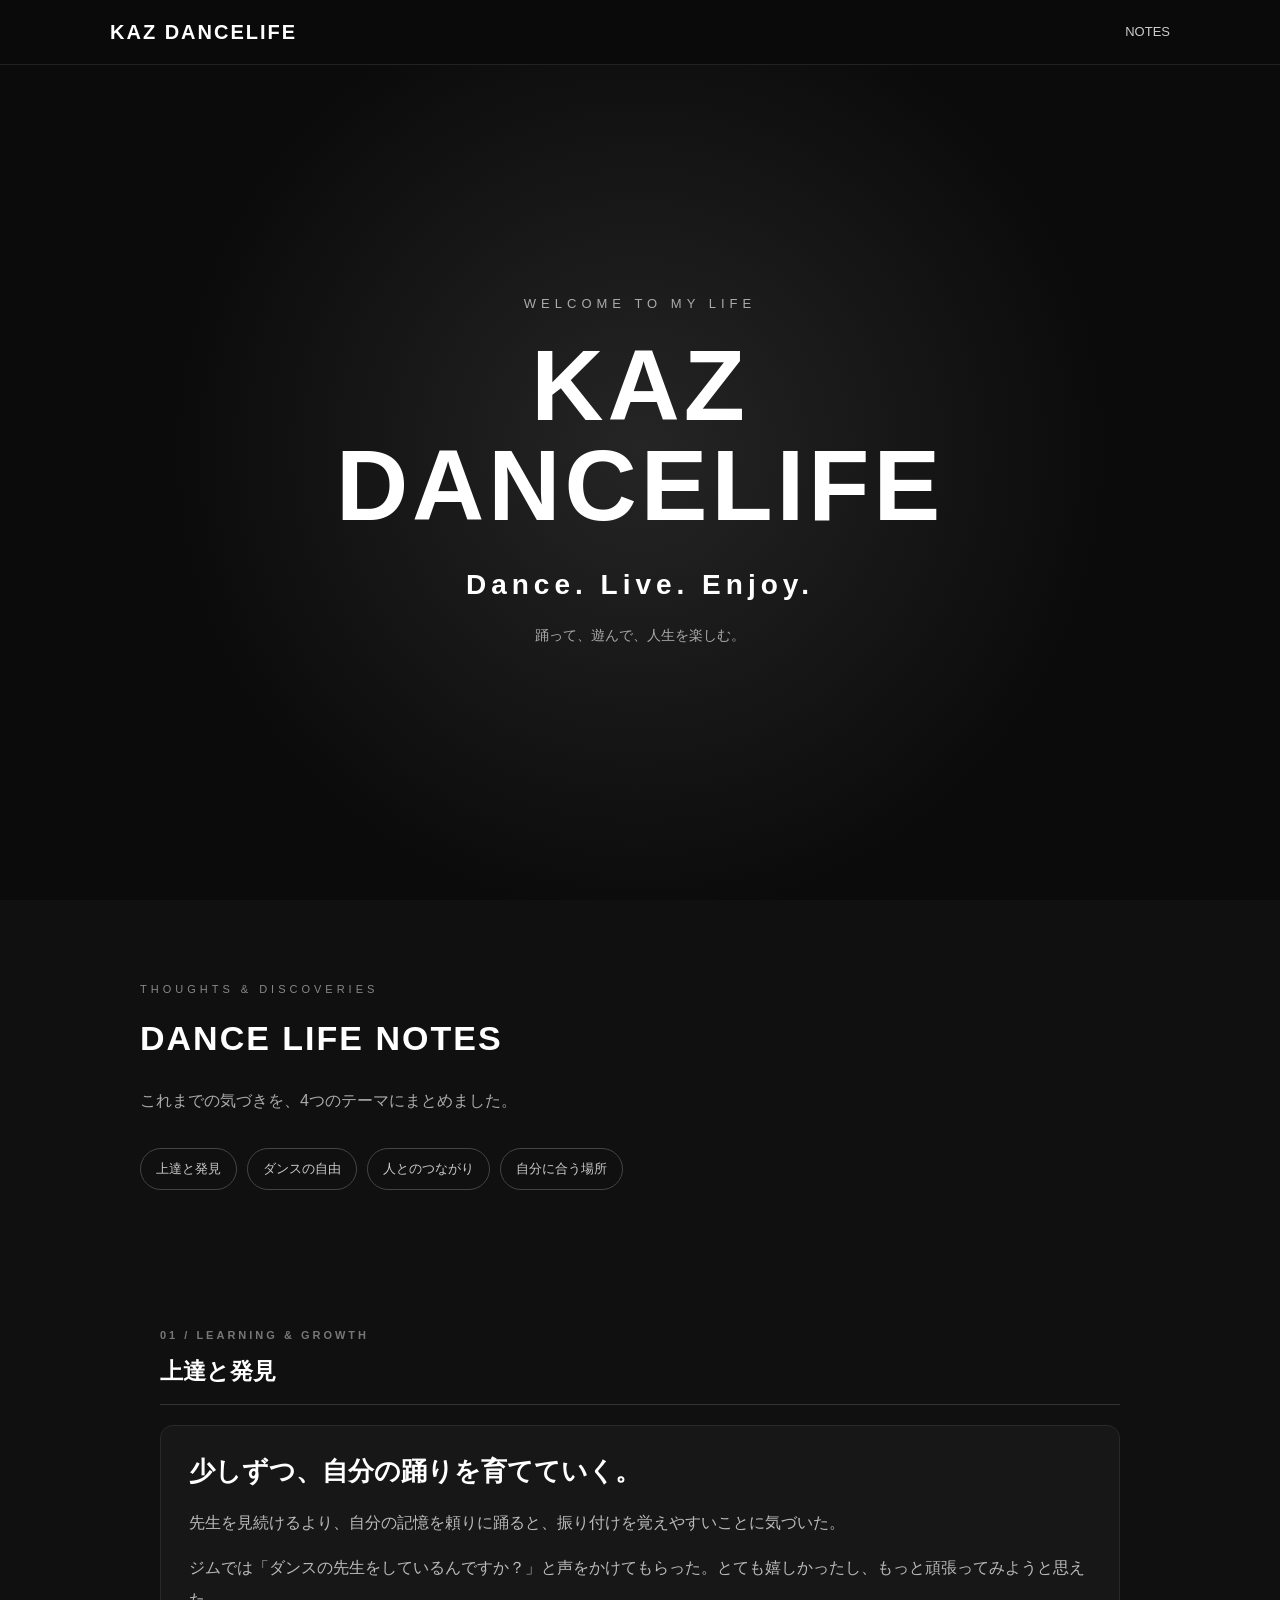
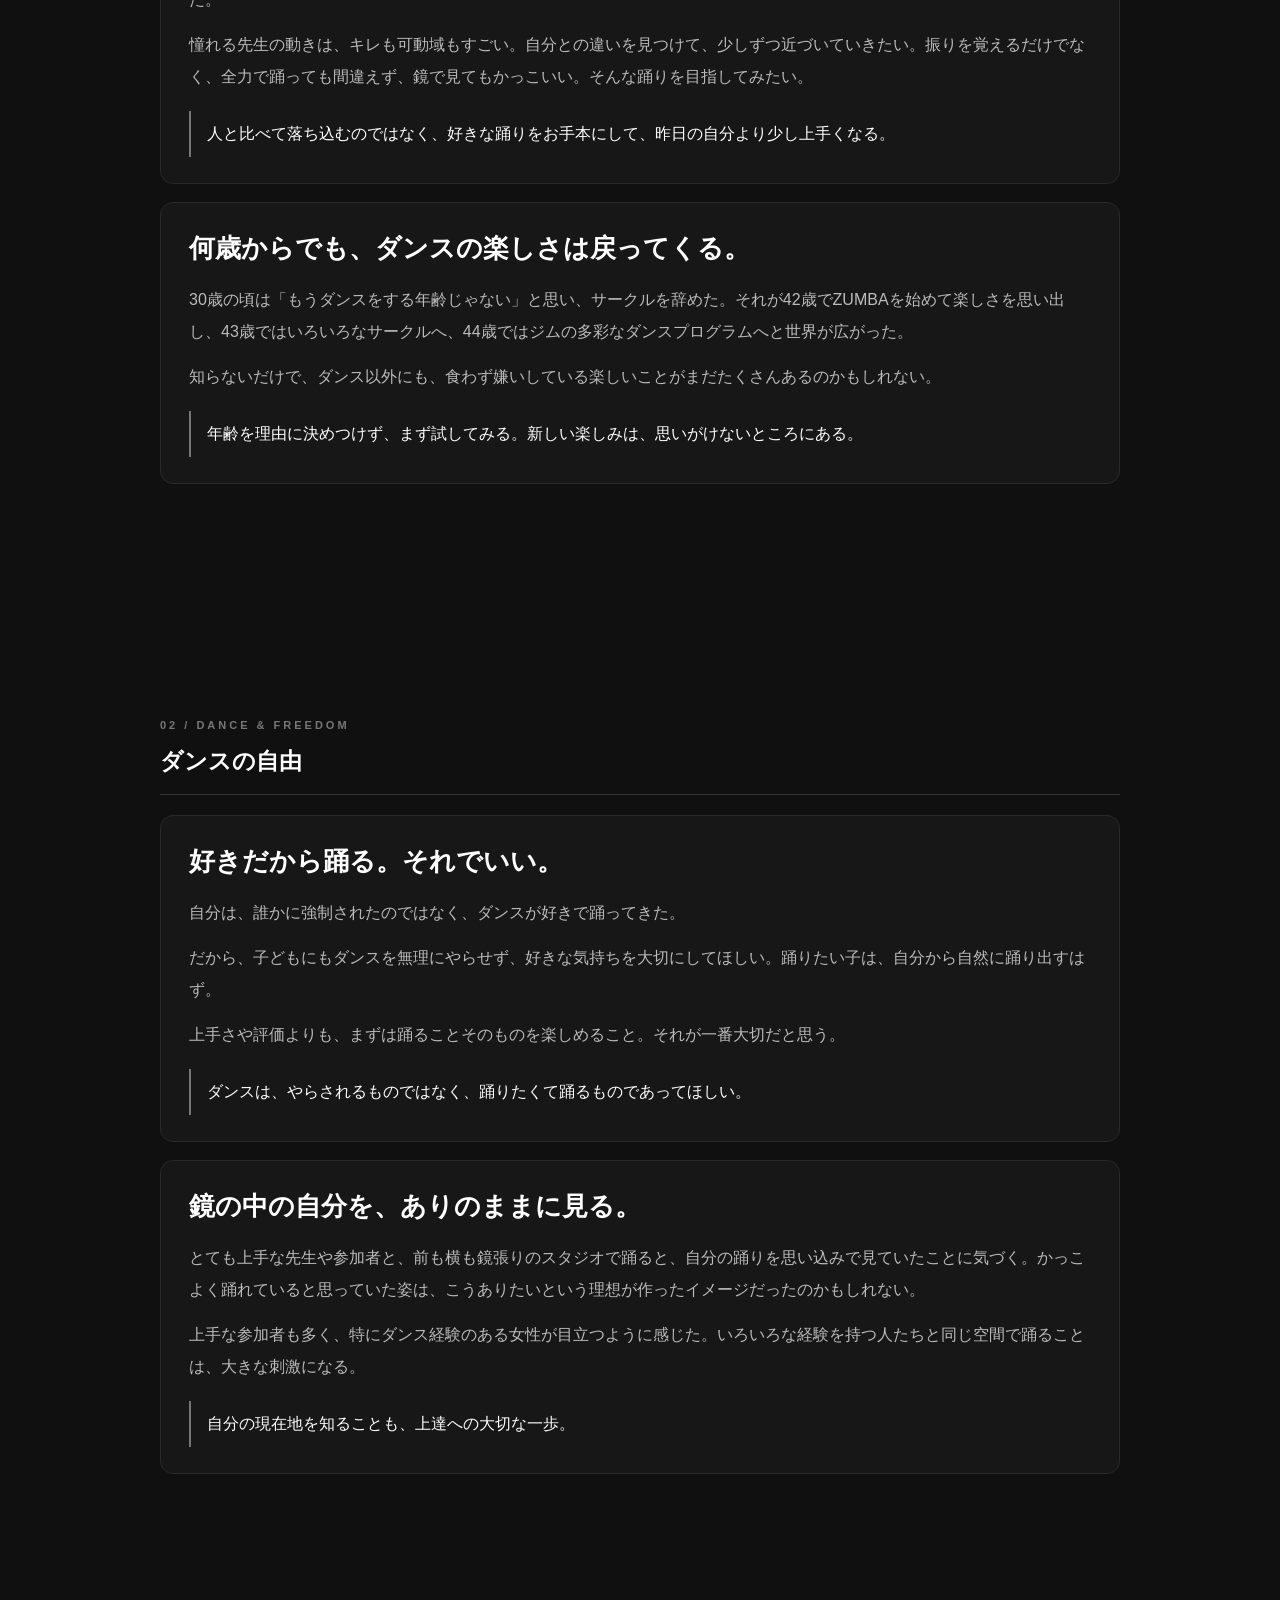
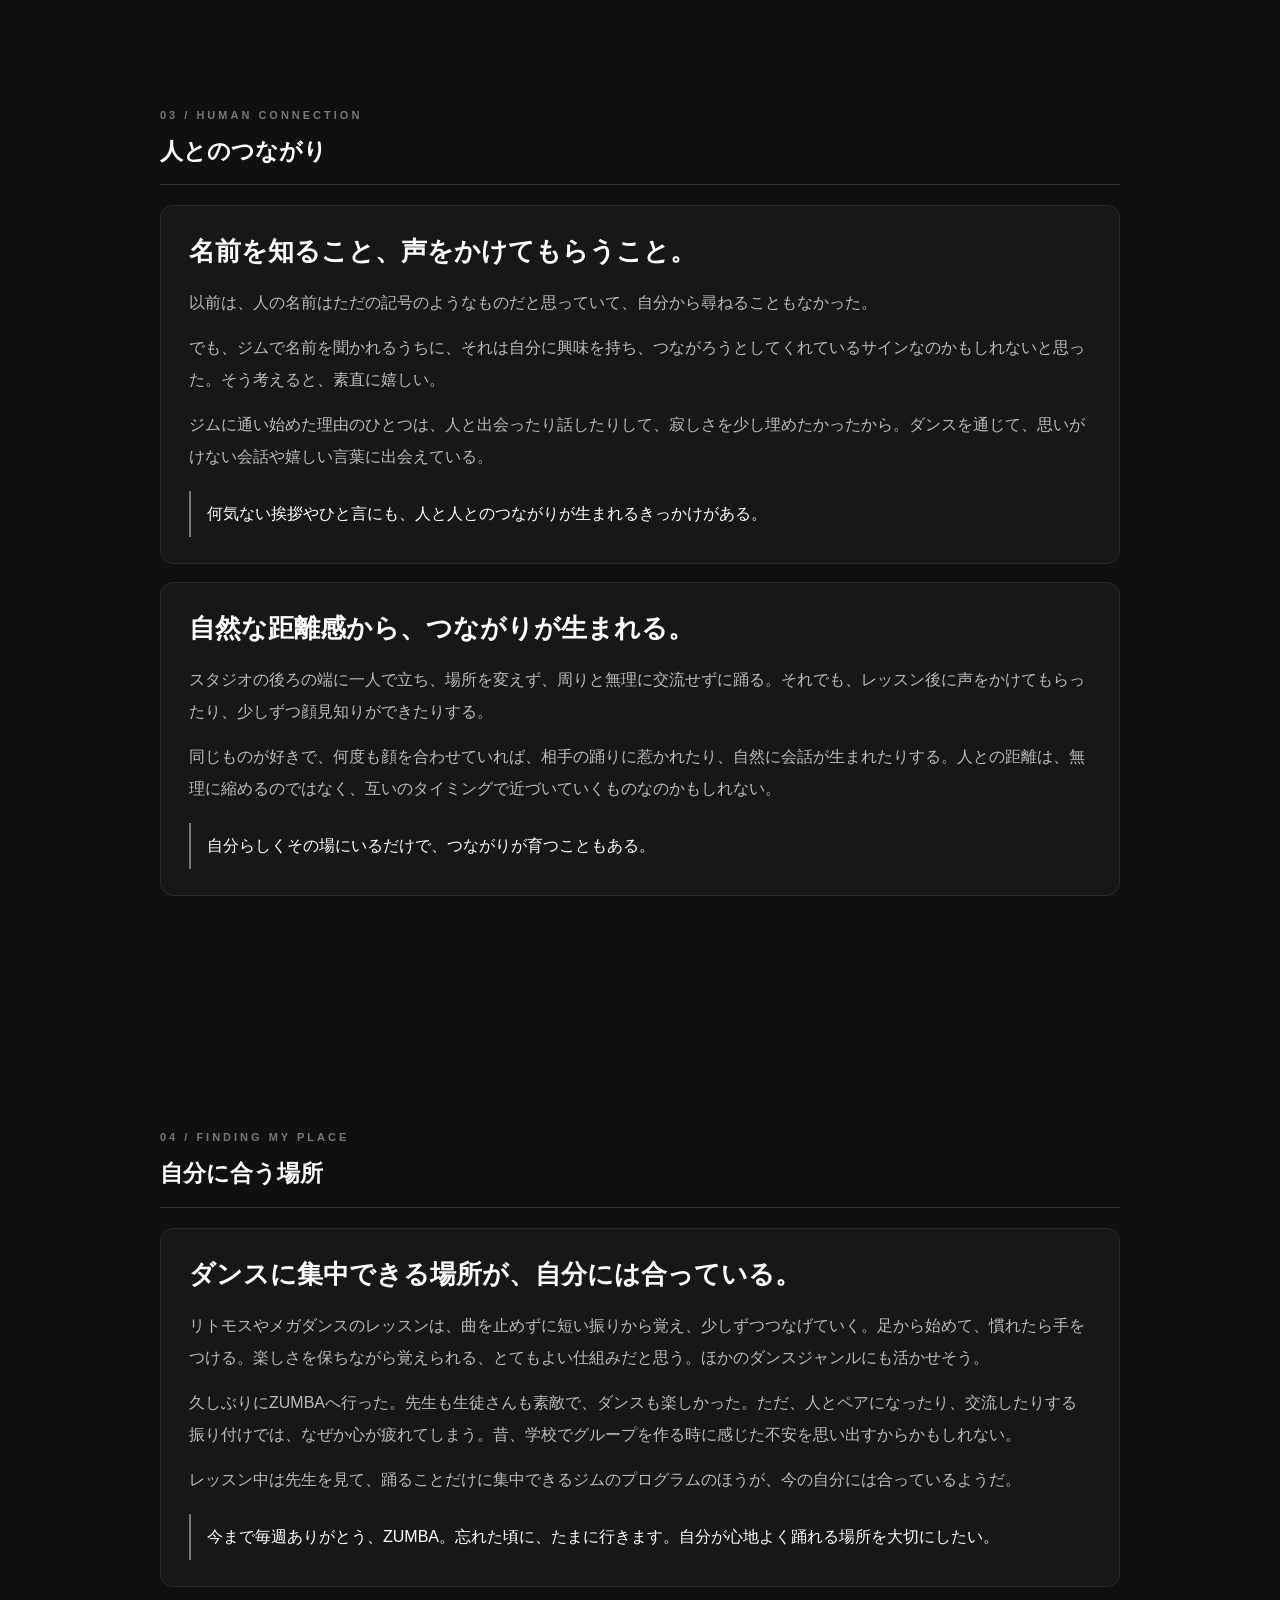
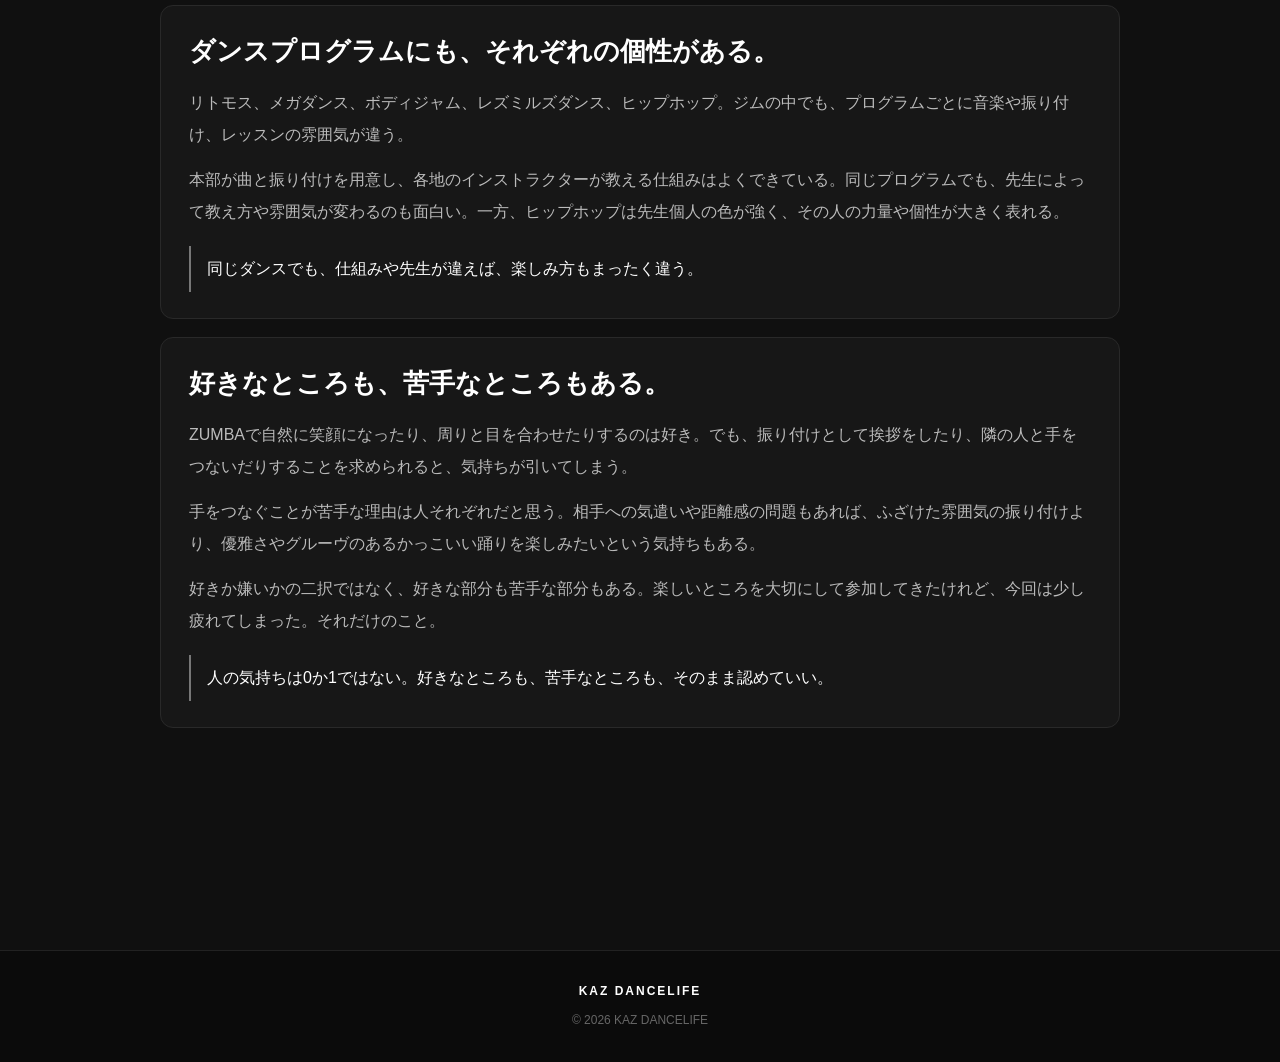
==== commit 95f80407: "Add reflections on rediscovering dance and finding connection" ====
--- a/index.html
+++ b/index.html
@@ -69,6 +69,12 @@
           <p>憧れる先生の動きは、キレも可動域もすごい。自分との違いを見つけて、少しずつ近づいていきたい。振りを覚えるだけでなく、全力で踊っても間違えず、鏡で見てもかっこいい。そんな踊りを目指してみたい。</p>
           <p class="note-highlight">人と比べて落ち込むのではなく、好きな踊りをお手本にして、昨日の自分より少し上手くなる。</p>
         </article>
+        <article class="note-card" style="margin-top:18px">
+          <h3>何歳からでも、ダンスの楽しさは戻ってくる。</h3>
+          <p>30歳の頃は「もうダンスをする年齢じゃない」と思い、サークルを辞めた。それが42歳でZUMBAを始めて楽しさを思い出し、43歳ではいろいろなサークルへ、44歳ではジムの多彩なダンスプログラムへと世界が広がった。</p>
+          <p>知らないだけで、ダンス以外にも、食わず嫌いしている楽しいことがまだたくさんあるのかもしれない。</p>
+          <p class="note-highlight">年齢を理由に決めつけず、まず試してみる。新しい楽しみは、思いがけないところにある。</p>
+        </article>
       </section>
 
       <section class="note-category" id="freedom">
@@ -79,6 +85,12 @@
           <p>だから、子どもにもダンスを無理にやらせず、好きな気持ちを大切にしてほしい。踊りたい子は、自分から自然に踊り出すはず。</p>
           <p>上手さや評価よりも、まずは踊ることそのものを楽しめること。それが一番大切だと思う。</p>
           <p class="note-highlight">ダンスは、やらされるものではなく、踊りたくて踊るものであってほしい。</p>
+        </article>
+        <article class="note-card" style="margin-top:18px">
+          <h3>鏡の中の自分を、ありのままに見る。</h3>
+          <p>とても上手な先生や参加者と、前も横も鏡張りのスタジオで踊ると、自分の踊りを思い込みで見ていたことに気づく。かっこよく踊れていると思っていた姿は、こうありたいという理想が作ったイメージだったのかもしれない。</p>
+          <p>上手な参加者も多く、特にダンス経験のある女性が目立つように感じた。いろいろな経験を持つ人たちと同じ空間で踊ることは、大きな刺激になる。</p>
+          <p class="note-highlight">自分の現在地を知ることも、上達への大切な一歩。</p>
         </article>
       </section>
 
@@ -91,6 +103,12 @@
           <p>ジムに通い始めた理由のひとつは、人と出会ったり話したりして、寂しさを少し埋めたかったから。ダンスを通じて、思いがけない会話や嬉しい言葉に出会えている。</p>
           <p class="note-highlight">何気ない挨拶やひと言にも、人と人とのつながりが生まれるきっかけがある。</p>
         </article>
+        <article class="note-card" style="margin-top:18px">
+          <h3>自然な距離感から、つながりが生まれる。</h3>
+          <p>スタジオの後ろの端に一人で立ち、場所を変えず、周りと無理に交流せずに踊る。それでも、レッスン後に声をかけてもらったり、少しずつ顔見知りができたりする。</p>
+          <p>同じものが好きで、何度も顔を合わせていれば、相手の踊りに惹かれたり、自然に会話が生まれたりする。人との距離は、無理に縮めるのではなく、互いのタイミングで近づいていくものなのかもしれない。</p>
+          <p class="note-highlight">自分らしくその場にいるだけで、つながりが育つこともある。</p>
+        </article>
       </section>
 
       <section class="note-category" id="style">
@@ -102,6 +120,19 @@
           <p>レッスン中は先生を見て、踊ることだけに集中できるジムのプログラムのほうが、今の自分には合っているようだ。</p>
           <p class="note-highlight">今まで毎週ありがとう、ZUMBA。忘れた頃に、たまに行きます。自分が心地よく踊れる場所を大切にしたい。</p>
         </article>
+        <article class="note-card" style="margin-top:18px">
+          <h3>ダンスプログラムにも、それぞれの個性がある。</h3>
+          <p>リトモス、メガダンス、ボディジャム、レズミルズダンス、ヒップホップ。ジムの中でも、プログラムごとに音楽や振り付け、レッスンの雰囲気が違う。</p>
+          <p>本部が曲と振り付けを用意し、各地のインストラクターが教える仕組みはよくできている。同じプログラムでも、先生によって教え方や雰囲気が変わるのも面白い。一方、ヒップホップは先生個人の色が強く、その人の力量や個性が大きく表れる。</p>
+          <p class="note-highlight">同じダンスでも、仕組みや先生が違えば、楽しみ方もまったく違う。</p>
+        </article>
+        <article class="note-card" style="margin-top:18px">
+          <h3>好きなところも、苦手なところもある。</h3>
+          <p>ZUMBAで自然に笑顔になったり、周りと目を合わせたりするのは好き。でも、振り付けとして挨拶をしたり、隣の人と手をつないだりすることを求められると、気持ちが引いてしまう。</p>
+          <p>手をつなぐことが苦手な理由は人それぞれだと思う。相手への気遣いや距離感の問題もあれば、ふざけた雰囲気の振り付けより、優雅さやグルーヴのあるかっこいい踊りを楽しみたいという気持ちもある。</p>
+          <p>好きか嫌いかの二択ではなく、好きな部分も苦手な部分もある。楽しいところを大切にして参加してきたけれど、今回は少し疲れてしまった。それだけのこと。</p>
+          <p class="note-highlight">人の気持ちは0か1ではない。好きなところも、苦手なところも、そのまま認めていい。</p>
+        </article>
       </section>
     </div>
   </section>
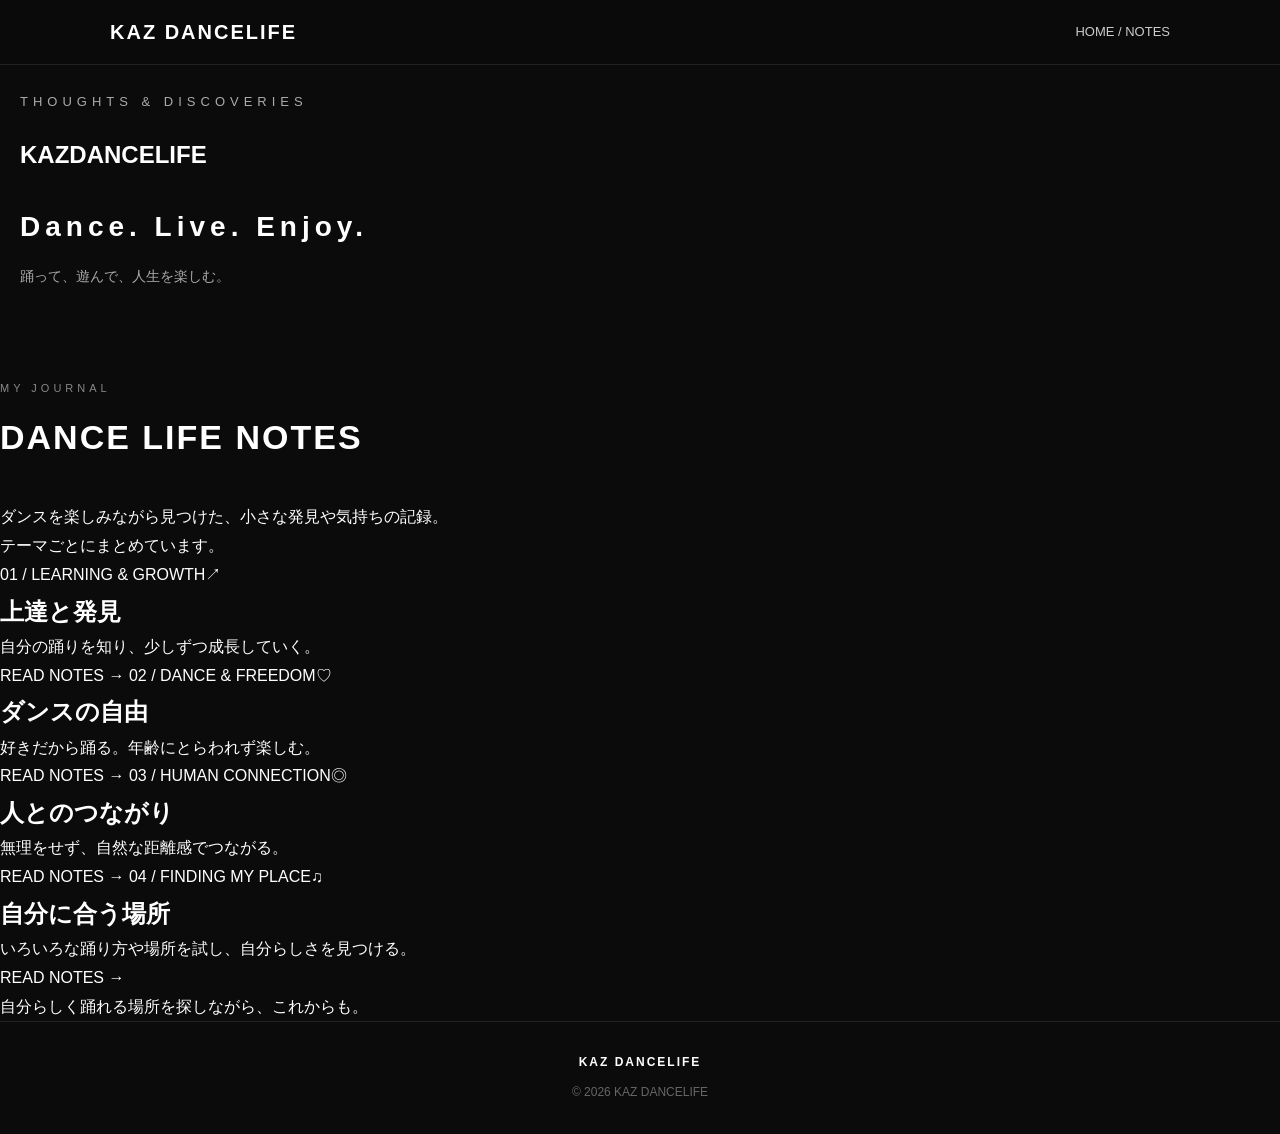
==== commit 31242b15: "Make dance notes homepage a category index" ====
--- a/index.html
+++ b/index.html
@@ -3,143 +3,38 @@
 <head>
   <meta charset="UTF-8">
   <meta name="viewport" content="width=device-width, initial-scale=1.0">
-  <title>KAZ DANCELIFE</title>
-  <meta name="description" content="KAZ DANCELIFE - Dance. Live. Enjoy.">
+  <title>DANCE LIFE NOTES | KAZ DANCELIFE</title>
+  <meta name="description" content="ダンスを通じた気づきや日々の記録。KAZ DANCELIFE">
   <link rel="stylesheet" href="style.css">
-  <style>
-    .notes { background:#101010; padding:80px 20px; }
-    .notes-inner { max-width:1000px; margin:0 auto; }
-    .notes-intro { color:#aaa; margin:-18px 0 32px; line-height:1.9; }
-    .category-nav { display:flex; flex-wrap:wrap; gap:10px; margin:0 0 46px; }
-    .category-nav a { border:1px solid #444; border-radius:30px; padding:8px 15px; color:#ccc; font-size:13px; transition:.2s; }
-    .category-nav a:hover { background:#fff; color:#111; }
-    .note-category { margin:0 0 52px; scroll-margin-top:90px; }
-    .category-heading { font-size:23px; margin:0 0 20px; padding-bottom:12px; border-bottom:1px solid #333; }
-    .category-heading span { color:#777; font-size:11px; letter-spacing:3px; display:block; margin-bottom:5px; }
-    .note-card { background:#171717; border:1px solid #292929; border-radius:13px; padding:26px 28px; }
-    .note-card h3 { font-size:clamp(20px,3vw,26px); line-height:1.5; margin:0 0 16px; }
-    .note-card p { color:#bbb; line-height:2; margin:0 0 13px; }
-    .note-card p:last-child { margin-bottom:0; }
-    .note-highlight { color:#fff !important; border-left:2px solid #777; padding:7px 0 7px 16px; margin-top:18px !important; }
-    @media(max-width:600px) {
-      .notes { padding:65px 18px; }
-      .note-card { padding:21px 19px; }
-      .category-heading { font-size:21px; }
-    }
-  </style>
+  <link rel="stylesheet" href="notes.css">
 </head>
 <body>
   <header>
     <div class="header-inner">
-      <a href="#" class="logo">KAZ DANCELIFE</a>
-      <nav aria-label="カテゴリー">
-        <a href="#notes">NOTES</a>
-      </nav>
+      <a href="index.html" class="logo">KAZ DANCELIFE</a>
+      <nav aria-label="メインナビゲーション"><a href="index.html">HOME / NOTES</a></nav>
     </div>
   </header>
 
-  <section class="hero">
-    <div class="hero-content">
-      <div class="hero-small">WELCOME TO MY LIFE</div>
-      <h1>KAZ<span>DANCELIFE</span></h1>
-      <div class="hero-title">Dance. Live. Enjoy.</div>
-      <div class="hero-jp">踊って、遊んで、人生を楽しむ。</div>
+  <section class="notes-hero">
+    <div class="hero-small">THOUGHTS &amp; DISCOVERIES</div>
+    <h1>KAZ<span>DANCELIFE</span></h1>
+    <p class="hero-title">Dance. Live. Enjoy.</p>
+    <p class="hero-jp">踊って、遊んで、人生を楽しむ。</p>
+  </section>
+  <main class="notes-main">
+    <div class="section-label">MY JOURNAL</div>
+    <h2 class="section-title">DANCE LIFE NOTES</h2>
+    <p class="notes-intro">ダンスを楽しみながら見つけた、小さな発見や気持ちの記録。<br>テーマごとにまとめています。</p>
+    <div class="category-grid">
+      <a class="category-card" href="growth.html"><span class="category-number">01 / LEARNING &amp; GROWTH</span><span class="category-icon">↗</span><h2>上達と発見</h2><p>自分の踊りを知り、少しずつ成長していく。</p><span class="read-more">READ NOTES →</span></a>
+      <a class="category-card" href="freedom.html"><span class="category-number">02 / DANCE &amp; FREEDOM</span><span class="category-icon">♡</span><h2>ダンスの自由</h2><p>好きだから踊る。年齢にとらわれず楽しむ。</p><span class="read-more">READ NOTES →</span></a>
+      <a class="category-card" href="people.html"><span class="category-number">03 / HUMAN CONNECTION</span><span class="category-icon">◎</span><h2>人とのつながり</h2><p>無理をせず、自然な距離感でつながる。</p><span class="read-more">READ NOTES →</span></a>
+      <a class="category-card" href="style.html"><span class="category-number">04 / FINDING MY PLACE</span><span class="category-icon">♫</span><h2>自分に合う場所</h2><p>いろいろな踊り方や場所を試し、自分らしさを見つける。</p><span class="read-more">READ NOTES →</span></a>
     </div>
-  </section>
+    <p class="closing-line">自分らしく踊れる場所を探しながら、これからも。</p>
+  </main>
 
-  <section class="notes" id="notes">
-    <div class="notes-inner">
-      <div class="section-label">THOUGHTS &amp; DISCOVERIES</div>
-      <h2 class="section-title">DANCE LIFE NOTES</h2>
-      <p class="notes-intro">これまでの気づきを、4つのテーマにまとめました。</p>
-
-      <nav class="category-nav" aria-label="ノートのカテゴリー">
-        <a href="#growth">上達と発見</a>
-        <a href="#freedom">ダンスの自由</a>
-        <a href="#people">人とのつながり</a>
-        <a href="#style">自分に合う場所</a>
-      </nav>
-
-      <section class="note-category" id="growth">
-        <h2 class="category-heading"><span>01 / LEARNING &amp; GROWTH</span>上達と発見</h2>
-        <article class="note-card">
-          <h3>少しずつ、自分の踊りを育てていく。</h3>
-          <p>先生を見続けるより、自分の記憶を頼りに踊ると、振り付けを覚えやすいことに気づいた。</p>
-          <p>ジムでは「ダンスの先生をしているんですか？」と声をかけてもらった。とても嬉しかったし、もっと頑張ってみようと思えた。</p>
-          <p>憧れる先生の動きは、キレも可動域もすごい。自分との違いを見つけて、少しずつ近づいていきたい。振りを覚えるだけでなく、全力で踊っても間違えず、鏡で見てもかっこいい。そんな踊りを目指してみたい。</p>
-          <p class="note-highlight">人と比べて落ち込むのではなく、好きな踊りをお手本にして、昨日の自分より少し上手くなる。</p>
-        </article>
-        <article class="note-card" style="margin-top:18px">
-          <h3>何歳からでも、ダンスの楽しさは戻ってくる。</h3>
-          <p>30歳の頃は「もうダンスをする年齢じゃない」と思い、サークルを辞めた。それが42歳でZUMBAを始めて楽しさを思い出し、43歳ではいろいろなサークルへ、44歳ではジムの多彩なダンスプログラムへと世界が広がった。</p>
-          <p>知らないだけで、ダンス以外にも、食わず嫌いしている楽しいことがまだたくさんあるのかもしれない。</p>
-          <p class="note-highlight">年齢を理由に決めつけず、まず試してみる。新しい楽しみは、思いがけないところにある。</p>
-        </article>
-      </section>
-
-      <section class="note-category" id="freedom">
-        <h2 class="category-heading"><span>02 / DANCE &amp; FREEDOM</span>ダンスの自由</h2>
-        <article class="note-card">
-          <h3>好きだから踊る。それでいい。</h3>
-          <p>自分は、誰かに強制されたのではなく、ダンスが好きで踊ってきた。</p>
-          <p>だから、子どもにもダンスを無理にやらせず、好きな気持ちを大切にしてほしい。踊りたい子は、自分から自然に踊り出すはず。</p>
-          <p>上手さや評価よりも、まずは踊ることそのものを楽しめること。それが一番大切だと思う。</p>
-          <p class="note-highlight">ダンスは、やらされるものではなく、踊りたくて踊るものであってほしい。</p>
-        </article>
-        <article class="note-card" style="margin-top:18px">
-          <h3>鏡の中の自分を、ありのままに見る。</h3>
-          <p>とても上手な先生や参加者と、前も横も鏡張りのスタジオで踊ると、自分の踊りを思い込みで見ていたことに気づく。かっこよく踊れていると思っていた姿は、こうありたいという理想が作ったイメージだったのかもしれない。</p>
-          <p>上手な参加者も多く、特にダンス経験のある女性が目立つように感じた。いろいろな経験を持つ人たちと同じ空間で踊ることは、大きな刺激になる。</p>
-          <p class="note-highlight">自分の現在地を知ることも、上達への大切な一歩。</p>
-        </article>
-      </section>
-
-      <section class="note-category" id="people">
-        <h2 class="category-heading"><span>03 / HUMAN CONNECTION</span>人とのつながり</h2>
-        <article class="note-card">
-          <h3>名前を知ること、声をかけてもらうこと。</h3>
-          <p>以前は、人の名前はただの記号のようなものだと思っていて、自分から尋ねることもなかった。</p>
-          <p>でも、ジムで名前を聞かれるうちに、それは自分に興味を持ち、つながろうとしてくれているサインなのかもしれないと思った。そう考えると、素直に嬉しい。</p>
-          <p>ジムに通い始めた理由のひとつは、人と出会ったり話したりして、寂しさを少し埋めたかったから。ダンスを通じて、思いがけない会話や嬉しい言葉に出会えている。</p>
-          <p class="note-highlight">何気ない挨拶やひと言にも、人と人とのつながりが生まれるきっかけがある。</p>
-        </article>
-        <article class="note-card" style="margin-top:18px">
-          <h3>自然な距離感から、つながりが生まれる。</h3>
-          <p>スタジオの後ろの端に一人で立ち、場所を変えず、周りと無理に交流せずに踊る。それでも、レッスン後に声をかけてもらったり、少しずつ顔見知りができたりする。</p>
-          <p>同じものが好きで、何度も顔を合わせていれば、相手の踊りに惹かれたり、自然に会話が生まれたりする。人との距離は、無理に縮めるのではなく、互いのタイミングで近づいていくものなのかもしれない。</p>
-          <p class="note-highlight">自分らしくその場にいるだけで、つながりが育つこともある。</p>
-        </article>
-      </section>
-
-      <section class="note-category" id="style">
-        <h2 class="category-heading"><span>04 / FINDING MY PLACE</span>自分に合う場所</h2>
-        <article class="note-card">
-          <h3>ダンスに集中できる場所が、自分には合っている。</h3>
-          <p>リトモスやメガダンスのレッスンは、曲を止めずに短い振りから覚え、少しずつつなげていく。足から始めて、慣れたら手をつける。楽しさを保ちながら覚えられる、とてもよい仕組みだと思う。ほかのダンスジャンルにも活かせそう。</p>
-          <p>久しぶりにZUMBAへ行った。先生も生徒さんも素敵で、ダンスも楽しかった。ただ、人とペアになったり、交流したりする振り付けでは、なぜか心が疲れてしまう。昔、学校でグループを作る時に感じた不安を思い出すからかもしれない。</p>
-          <p>レッスン中は先生を見て、踊ることだけに集中できるジムのプログラムのほうが、今の自分には合っているようだ。</p>
-          <p class="note-highlight">今まで毎週ありがとう、ZUMBA。忘れた頃に、たまに行きます。自分が心地よく踊れる場所を大切にしたい。</p>
-        </article>
-        <article class="note-card" style="margin-top:18px">
-          <h3>ダンスプログラムにも、それぞれの個性がある。</h3>
-          <p>リトモス、メガダンス、ボディジャム、レズミルズダンス、ヒップホップ。ジムの中でも、プログラムごとに音楽や振り付け、レッスンの雰囲気が違う。</p>
-          <p>本部が曲と振り付けを用意し、各地のインストラクターが教える仕組みはよくできている。同じプログラムでも、先生によって教え方や雰囲気が変わるのも面白い。一方、ヒップホップは先生個人の色が強く、その人の力量や個性が大きく表れる。</p>
-          <p class="note-highlight">同じダンスでも、仕組みや先生が違えば、楽しみ方もまったく違う。</p>
-        </article>
-        <article class="note-card" style="margin-top:18px">
-          <h3>好きなところも、苦手なところもある。</h3>
-          <p>ZUMBAで自然に笑顔になったり、周りと目を合わせたりするのは好き。でも、振り付けとして挨拶をしたり、隣の人と手をつないだりすることを求められると、気持ちが引いてしまう。</p>
-          <p>手をつなぐことが苦手な理由は人それぞれだと思う。相手への気遣いや距離感の問題もあれば、ふざけた雰囲気の振り付けより、優雅さやグルーヴのあるかっこいい踊りを楽しみたいという気持ちもある。</p>
-          <p>好きか嫌いかの二択ではなく、好きな部分も苦手な部分もある。楽しいところを大切にして参加してきたけれど、今回は少し疲れてしまった。それだけのこと。</p>
-          <p class="note-highlight">人の気持ちは0か1ではない。好きなところも、苦手なところも、そのまま認めていい。</p>
-        </article>
-      </section>
-    </div>
-  </section>
-
-  <footer>
-    <div class="footer-logo">KAZ DANCELIFE</div>
-    <p>© 2026 KAZ DANCELIFE</p>
-  </footer>
+  <footer><div class="footer-logo">KAZ DANCELIFE</div><p>© 2026 KAZ DANCELIFE</p></footer>
 </body>
 </html>
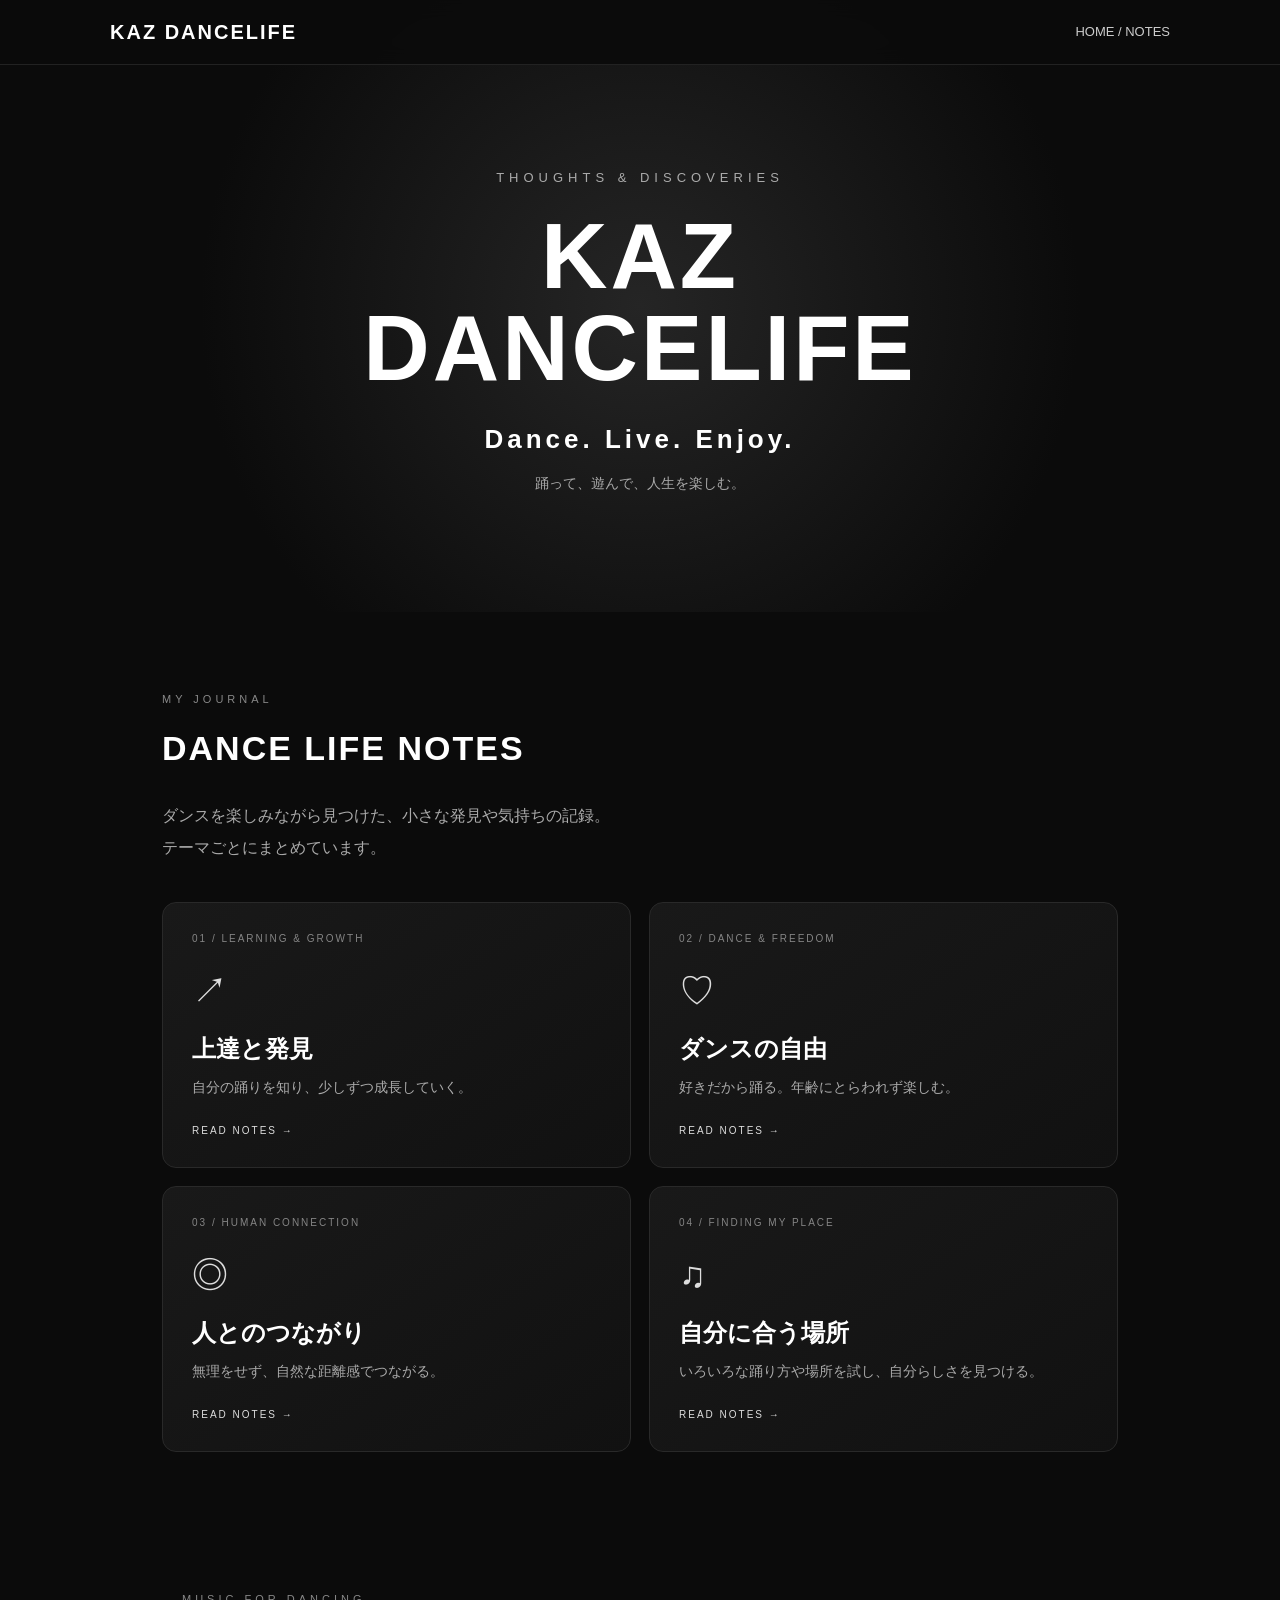
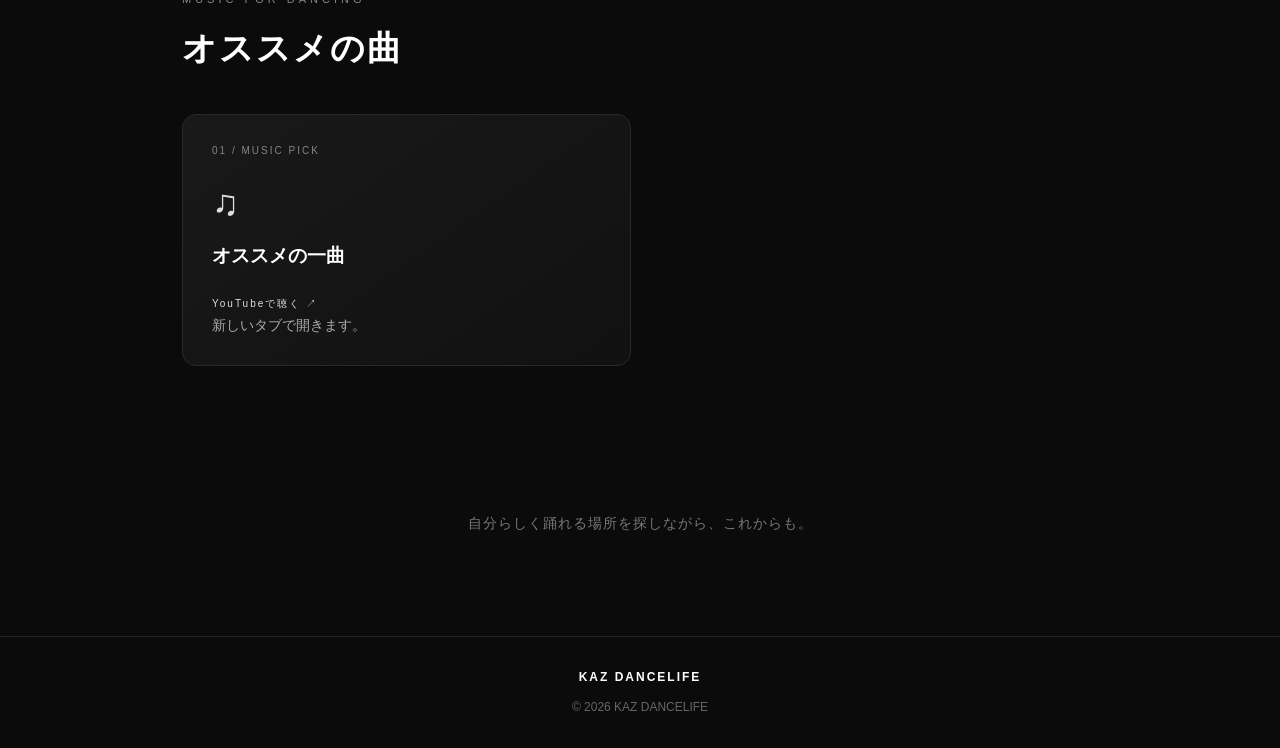
==== commit 7b349b63: "Add recommended YouTube song to home page" ====
--- a/index.html
+++ b/index.html
@@ -32,6 +32,19 @@
       <a class="category-card" href="people.html"><span class="category-number">03 / HUMAN CONNECTION</span><span class="category-icon">◎</span><h2>人とのつながり</h2><p>無理をせず、自然な距離感でつながる。</p><span class="read-more">READ NOTES →</span></a>
       <a class="category-card" href="style.html"><span class="category-number">04 / FINDING MY PLACE</span><span class="category-icon">♫</span><h2>自分に合う場所</h2><p>いろいろな踊り方や場所を試し、自分らしさを見つける。</p><span class="read-more">READ NOTES →</span></a>
     </div>
+    <section aria-labelledby="recommended-music" style="margin-top: 48px;">
+      <div class="section-label">MUSIC FOR DANCING</div>
+      <h2 class="section-title" id="recommended-music">オススメの曲</h2>
+      <div class="category-grid">
+        <a class="category-card" href="https://www.youtube.com/watch?v=fzwpfU5M848" target="_blank" rel="noopener noreferrer">
+          <span class="category-number">01 / MUSIC PICK</span>
+          <span class="category-icon" aria-hidden="true">♫</span>
+          <h3>オススメの一曲</h3>
+          <span class="read-more">YouTubeで聴く ↗</span>
+          <p>新しいタブで開きます。</p>
+        </a>
+      </div>
+    </section>
     <p class="closing-line">自分らしく踊れる場所を探しながら、これからも。</p>
   </main>
 
--- a/notes.css
+++ b/notes.css
@@ -0,0 +1,27 @@
+/* Notes pages */
+.notes-hero { min-height: 68vh; display:flex; flex-direction:column; align-items:center; justify-content:center; text-align:center; padding:120px 20px 70px; background:radial-gradient(circle at center,#252525 0%,#0b0b0b 62%); }
+.notes-hero h1 { font-size:clamp(48px,11vw,92px); line-height:1; letter-spacing:3px; font-weight:900; }
+.notes-hero h1 span { display:block; }
+.notes-hero .hero-title { margin-top:22px; font-size:clamp(18px,4vw,26px); letter-spacing:4px; }
+.notes-hero .hero-jp { margin-top:8px; color:#aaa; font-size:14px; }
+.notes-main { max-width:1000px; margin:0 auto; padding:78px 22px 100px; }
+.notes-intro { color:#aaa; line-height:2; margin:-14px 0 38px; }
+.category-grid { display:grid; grid-template-columns:repeat(2,minmax(0,1fr)); gap:18px; }
+.category-card { min-height:245px; padding:27px 29px; border:1px solid #292929; border-radius:14px; background:linear-gradient(145deg,#191919,#111); display:flex; flex-direction:column; transition:.25s; }
+.category-card:hover { transform:translateY(-4px); border-color:#777; background:#1b1b1b; }
+.category-number { color:#858585; font-size:10px; letter-spacing:2px; }
+.category-icon { font-size:36px; line-height:1.3; margin:20px 0 12px; color:#ddd; }
+.category-card h2 { font-size:24px; margin-bottom:5px; }
+.category-card p { color:#aaa; font-size:14px; line-height:1.8; }
+.read-more { margin-top:auto; padding-top:22px; font-size:10px; letter-spacing:2px; color:#ddd; }
+.closing-line { margin-top:55px; text-align:center; color:#777; font-size:14px; letter-spacing:1px; }
+.category-page { padding-top:125px; }
+.back-link { display:inline-block; color:#aaa; font-size:13px; margin-bottom:40px; transition:.2s; }
+.back-link:hover { color:#fff; }
+.page-title { font-size:clamp(32px,6vw,48px); margin-bottom:24px; }
+.note-card { padding:29px 31px; margin:0 0 20px; border:1px solid #292929; border-radius:14px; background:#171717; }
+.note-card h2 { font-size:clamp(20px,3vw,25px); line-height:1.5; margin:0 0 17px; }
+.note-card p { color:#bbb; line-height:2; margin:0 0 14px; }
+.note-card p:last-child { margin-bottom:0; }
+.note-highlight { color:#fff !important; border-left:2px solid #777; padding:7px 0 7px 16px; margin-top:19px !important; }
+@media(max-width:650px) { .notes-hero { min-height:65vh; } .notes-main { padding:65px 18px 80px; } .category-grid { grid-template-columns:1fr; } .category-card { min-height:205px; } .category-card h2 { font-size:22px; } .note-card { padding:22px 20px; } .category-page { padding-top:105px; } }
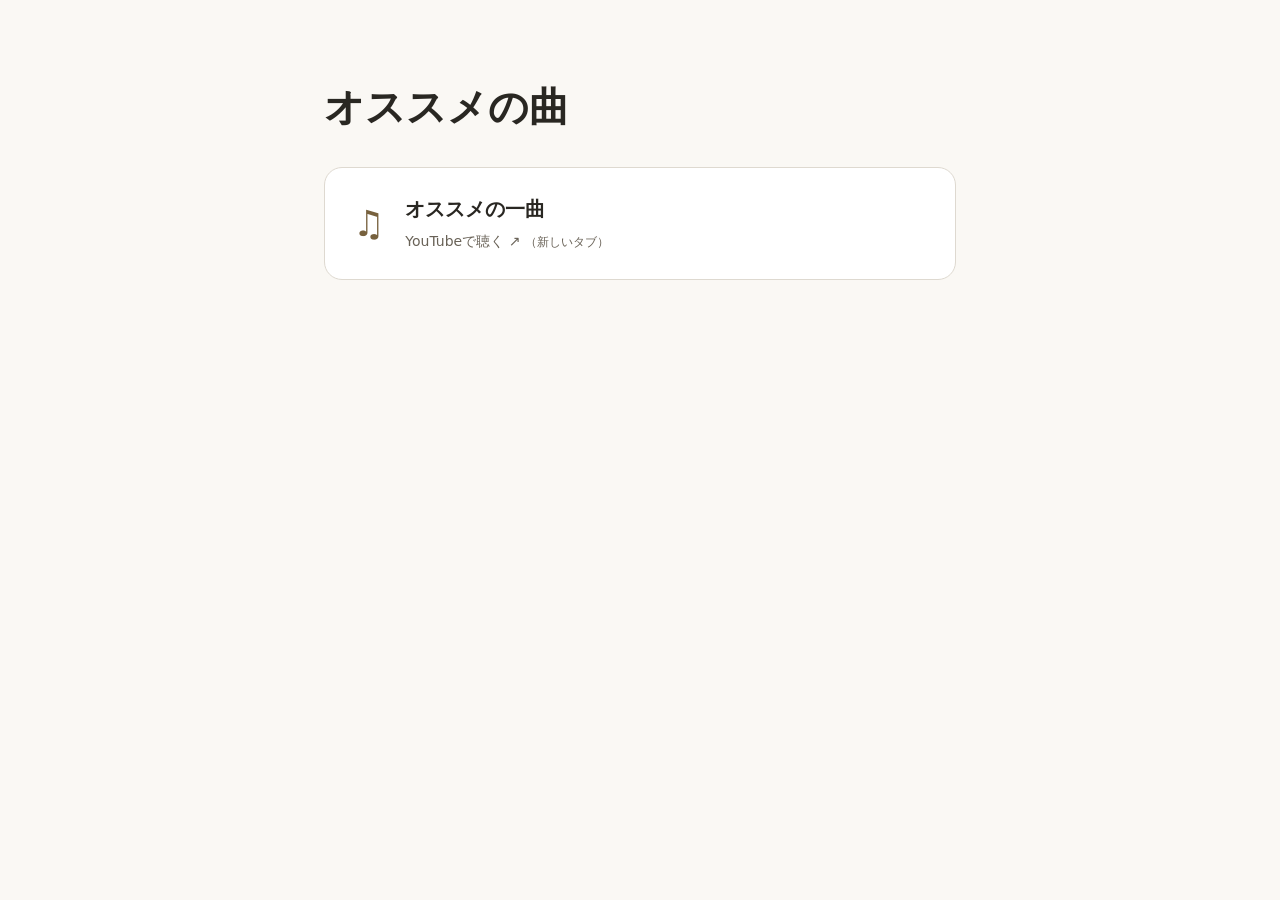
==== commit d9ec0f8e: "Show only recommended music on the homepage" ====
--- a/index.html
+++ b/index.html
@@ -3,51 +3,32 @@
 <head>
   <meta charset="UTF-8">
   <meta name="viewport" content="width=device-width, initial-scale=1.0">
-  <title>DANCE LIFE NOTES | KAZ DANCELIFE</title>
-  <meta name="description" content="ダンスを通じた気づきや日々の記録。KAZ DANCELIFE">
-  <link rel="stylesheet" href="style.css">
-  <link rel="stylesheet" href="notes.css">
+  <title>オススメの曲</title>
+  <meta name="description" content="オススメの曲をYouTubeで聴く。">
+  <style>
+    * { box-sizing: border-box; }
+    body { margin: 0; background: #faf8f4; color: #292722; font-family: system-ui, sans-serif; }
+    main { max-width: 680px; margin: 0 auto; padding: 80px 24px; }
+    h1 { font-size: clamp(28px, 6vw, 40px); margin: 0 0 32px; }
+    a { display: flex; align-items: center; gap: 20px; padding: 28px; border: 1px solid #ded9d0; border-radius: 18px; background: white; color: inherit; text-decoration: none; }
+    a:hover { background: #f0ede6; }
+    a:focus-visible { outline: 3px solid #77613e; outline-offset: 5px; }
+    .icon { font-size: 36px; color: #77613e; }
+    h2 { font-size: 20px; margin: 0 0 10px; }
+    p { margin: 0; font-size: 14px; color: #696257; }
+    @media (max-width: 480px) { main { padding: 48px 20px; } a { padding: 22px; } }
+  </style>
 </head>
 <body>
-  <header>
-    <div class="header-inner">
-      <a href="index.html" class="logo">KAZ DANCELIFE</a>
-      <nav aria-label="メインナビゲーション"><a href="index.html">HOME / NOTES</a></nav>
-    </div>
-  </header>
-
-  <section class="notes-hero">
-    <div class="hero-small">THOUGHTS &amp; DISCOVERIES</div>
-    <h1>KAZ<span>DANCELIFE</span></h1>
-    <p class="hero-title">Dance. Live. Enjoy.</p>
-    <p class="hero-jp">踊って、遊んで、人生を楽しむ。</p>
-  </section>
-  <main class="notes-main">
-    <div class="section-label">MY JOURNAL</div>
-    <h2 class="section-title">DANCE LIFE NOTES</h2>
-    <p class="notes-intro">ダンスを楽しみながら見つけた、小さな発見や気持ちの記録。<br>テーマごとにまとめています。</p>
-    <div class="category-grid">
-      <a class="category-card" href="growth.html"><span class="category-number">01 / LEARNING &amp; GROWTH</span><span class="category-icon">↗</span><h2>上達と発見</h2><p>自分の踊りを知り、少しずつ成長していく。</p><span class="read-more">READ NOTES →</span></a>
-      <a class="category-card" href="freedom.html"><span class="category-number">02 / DANCE &amp; FREEDOM</span><span class="category-icon">♡</span><h2>ダンスの自由</h2><p>好きだから踊る。年齢にとらわれず楽しむ。</p><span class="read-more">READ NOTES →</span></a>
-      <a class="category-card" href="people.html"><span class="category-number">03 / HUMAN CONNECTION</span><span class="category-icon">◎</span><h2>人とのつながり</h2><p>無理をせず、自然な距離感でつながる。</p><span class="read-more">READ NOTES →</span></a>
-      <a class="category-card" href="style.html"><span class="category-number">04 / FINDING MY PLACE</span><span class="category-icon">♫</span><h2>自分に合う場所</h2><p>いろいろな踊り方や場所を試し、自分らしさを見つける。</p><span class="read-more">READ NOTES →</span></a>
-    </div>
-    <section aria-labelledby="recommended-music" style="margin-top: 48px;">
-      <div class="section-label">MUSIC FOR DANCING</div>
-      <h2 class="section-title" id="recommended-music">オススメの曲</h2>
-      <div class="category-grid">
-        <a class="category-card" href="https://www.youtube.com/watch?v=fzwpfU5M848" target="_blank" rel="noopener noreferrer">
-          <span class="category-number">01 / MUSIC PICK</span>
-          <span class="category-icon" aria-hidden="true">♫</span>
-          <h3>オススメの一曲</h3>
-          <span class="read-more">YouTubeで聴く ↗</span>
-          <p>新しいタブで開きます。</p>
-        </a>
+  <main>
+    <h1>オススメの曲</h1>
+    <a href="https://www.youtube.com/watch?v=fzwpfU5M848" target="_blank" rel="noopener noreferrer">
+      <span class="icon" aria-hidden="true">♫</span>
+      <div>
+        <h2>オススメの一曲</h2>
+        <p>YouTubeで聴く ↗ <small>（新しいタブ）</small></p>
       </div>
-    </section>
-    <p class="closing-line">自分らしく踊れる場所を探しながら、これからも。</p>
+    </a>
   </main>
-
-  <footer><div class="footer-logo">KAZ DANCELIFE</div><p>© 2026 KAZ DANCELIFE</p></footer>
 </body>
 </html>
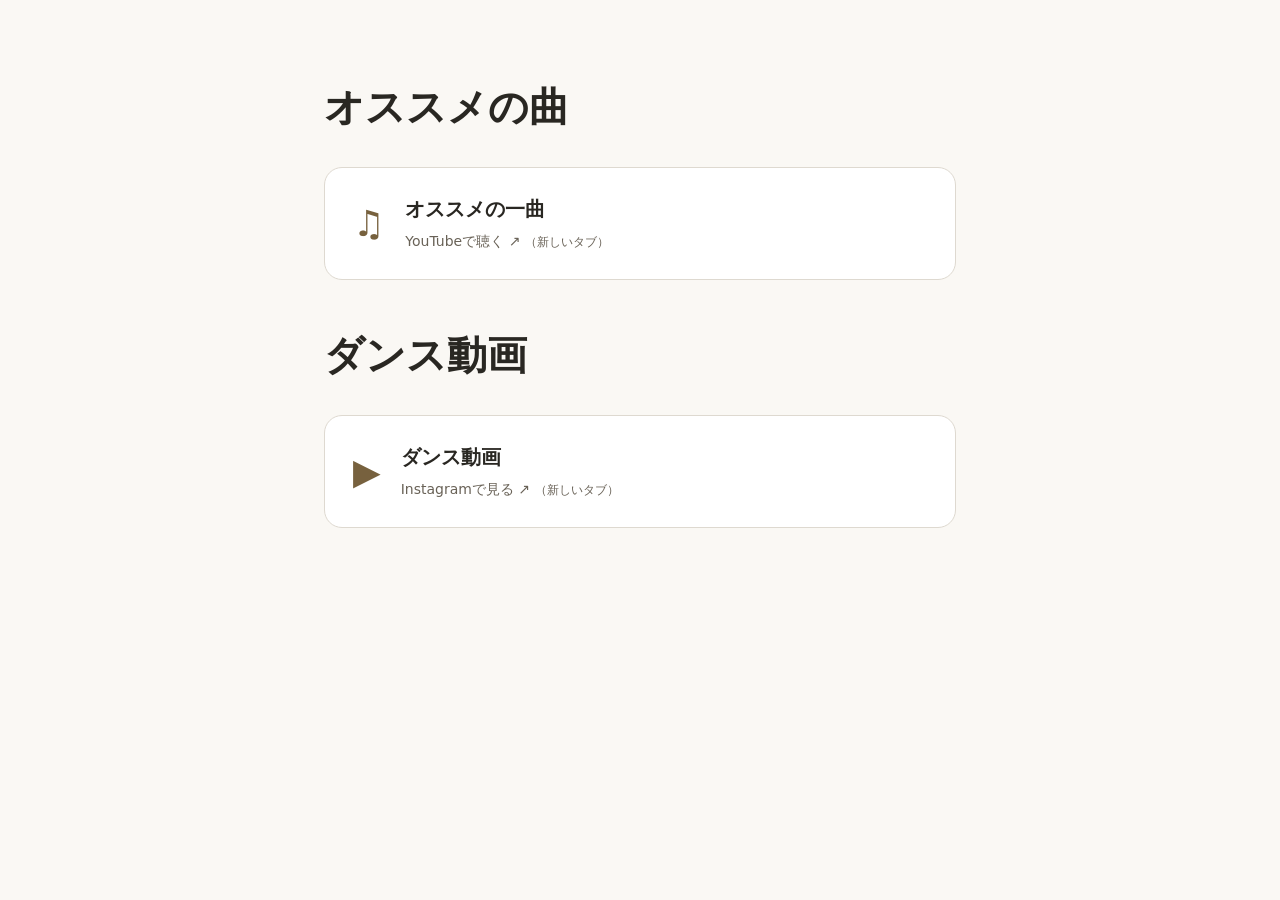
==== commit 1cd1e9e0: "Add Instagram dance video section" ====
--- a/index.html
+++ b/index.html
@@ -3,8 +3,8 @@
 <head>
   <meta charset="UTF-8">
   <meta name="viewport" content="width=device-width, initial-scale=1.0">
-  <title>オススメの曲</title>
-  <meta name="description" content="オススメの曲をYouTubeで聴く。">
+  <title>オススメの曲・ダンス動画</title>
+  <meta name="description" content="オススメの曲とダンス動画。">
   <style>
     * { box-sizing: border-box; }
     body { margin: 0; background: #faf8f4; color: #292722; font-family: system-ui, sans-serif; }
@@ -29,6 +29,16 @@
         <p>YouTubeで聴く ↗ <small>（新しいタブ）</small></p>
       </div>
     </a>
+    <section aria-labelledby="dance-video" style="margin-top: 48px;">
+      <h2 id="dance-video" style="font-size: clamp(28px, 6vw, 40px); margin-bottom: 32px;">ダンス動画</h2>
+      <a href="https://www.instagram.com/p/Daqv--Bpf0F/" target="_blank" rel="noopener noreferrer">
+        <span class="icon" aria-hidden="true">▶</span>
+        <div>
+          <h3 style="font-size: 20px; margin: 0 0 10px;">ダンス動画</h3>
+          <p>Instagramで見る ↗ <small>（新しいタブ）</small></p>
+        </div>
+      </a>
+    </section>
   </main>
 </body>
 </html>
